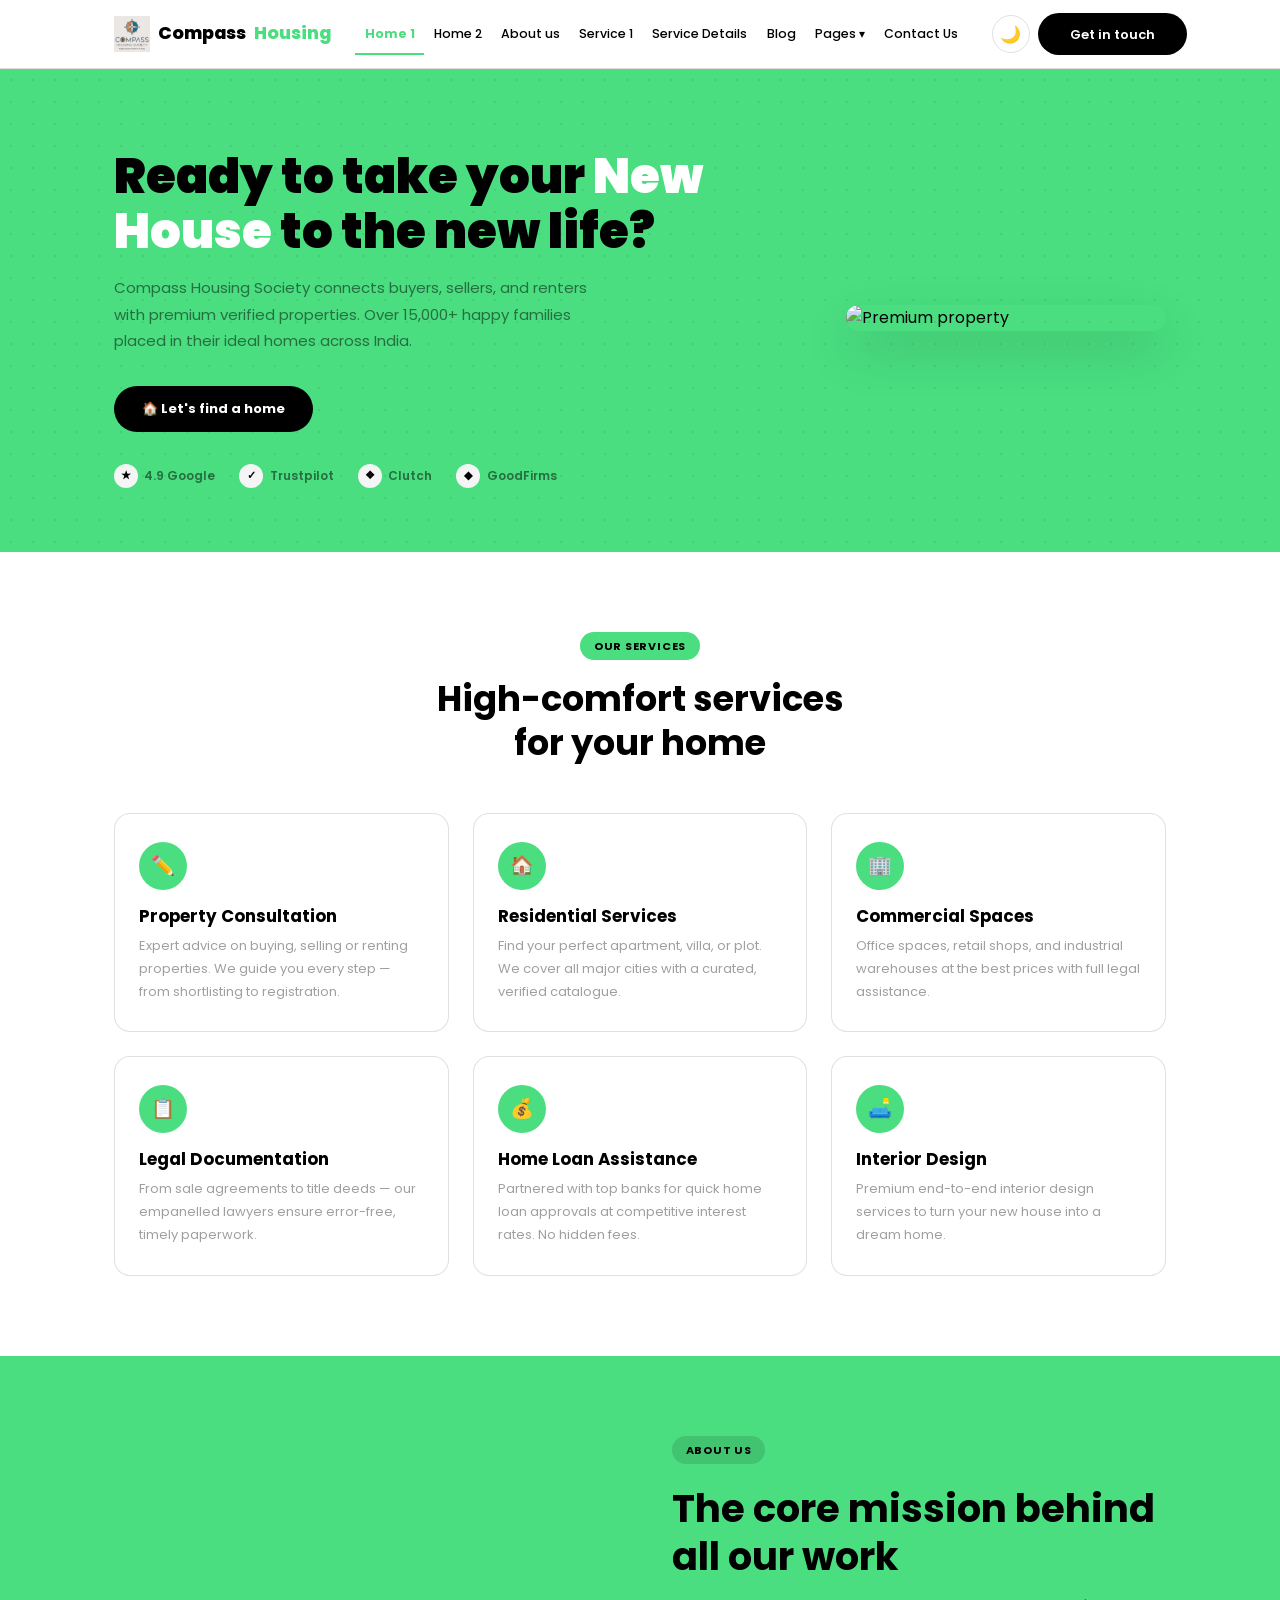
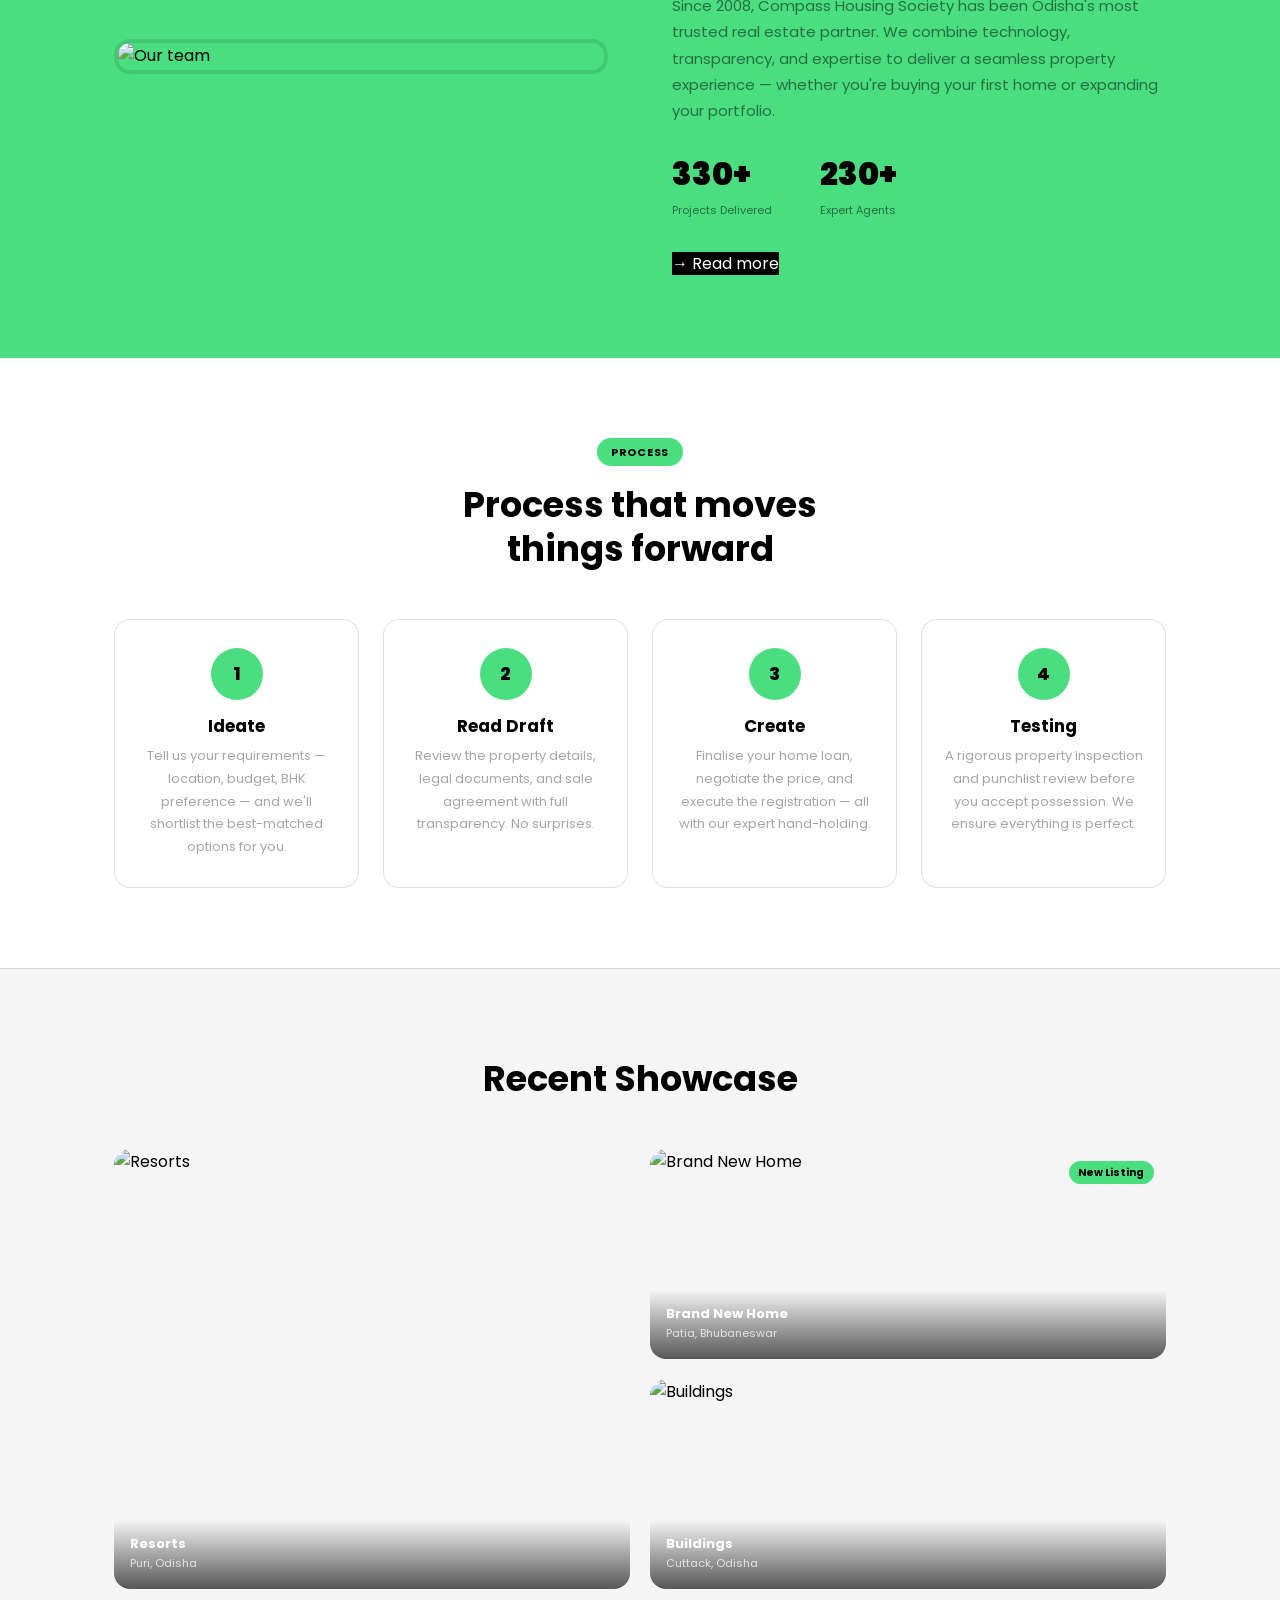
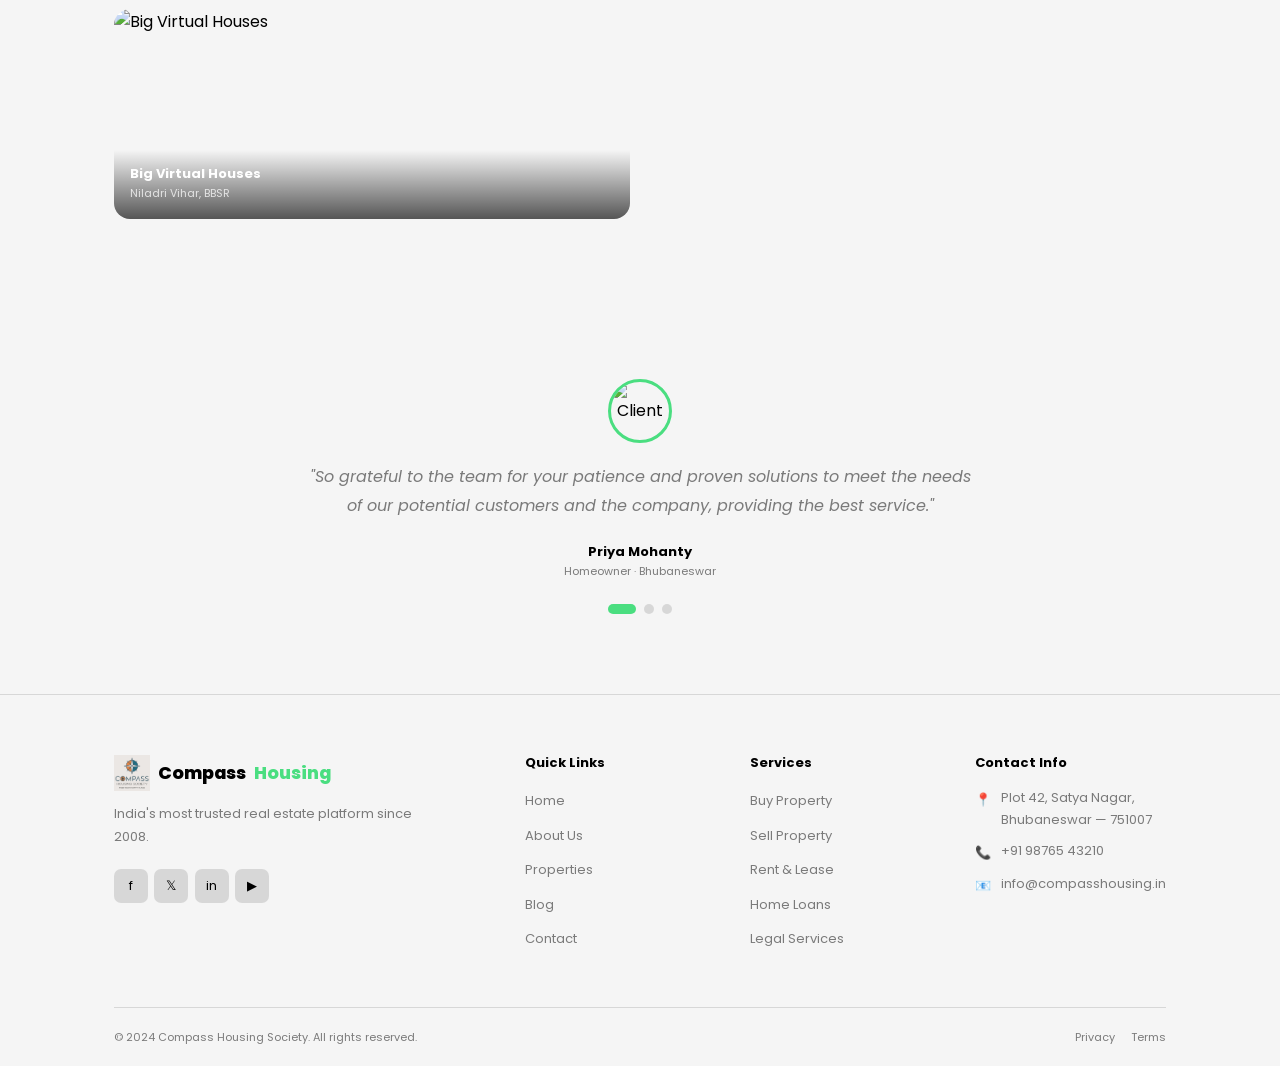
==== index.html @ f4a32f4a "Add files via upload" ====
<!DOCTYPE html>
<html lang="en" dir="ltr">

<head>
  <meta charset="UTF-8" />
  <meta name="viewport" content="width=device-width, initial-scale=1.0" />
  <meta name="description" content="Compass Housing Society — Find your dream home. Browse premium verified properties for sale and rent across India." />
  <meta name="keywords" content="real estate, property, buy home, rent home, India, Compass Housing Society" />
  <title>Home | Compass Housing Society</title>
  <link rel="stylesheet" href="style.css" />
  <style>
    .hero-figma {
      background: var(--primary);
      padding: 5rem 0 4rem;
      position: relative;
      overflow: hidden;
    }

    .hero-figma::before {
      /* subtle dot-grid texture */
      content: '';
      position: absolute;
      inset: 0;
      background-image: radial-gradient(rgba(0,0,0,0.07) 1px, transparent 1px);
      background-size: 22px 22px;
      pointer-events: none;
    }

    .hero-inner {
      display: grid;
      grid-template-columns: 1fr auto;
      gap: 3rem;
      align-items: center;
    }

    .hero-text h1 {
      font-size: clamp(2rem, 4vw, 3rem);
      font-weight: 900;
      color: var(--black);
      line-height: 1.15;
      margin-bottom: 1rem;
    }

    .hero-text h1 em {
      font-style: normal;
      color: var(--white);
    }

    .hero-text p {
      color: var(--muted);
      max-width: 480px;
      margin-bottom: 2rem;
    }

    .hero-cta {
      display: inline-flex;
      align-items: center;
      gap: 0.5rem;
      background: var(--black);
      color: var(--white);
      padding: 0.75rem 1.75rem;
      border-radius: 50px;
      font-weight: 700;
      font-size: var(--small);
      text-decoration: none;
      transition: background 0.2s ease;
    }

    .hero-cta:hover { background: #333; }

    .hero-badges {
      display: flex;
      align-items: center;
      gap: 1.5rem;
      margin-top: 2rem;
      flex-wrap: wrap;
    }

    .hero-badge {
      display: flex;
      align-items: center;
      gap: 0.4rem;
      font-size: 0.75rem;
      font-weight: 600;
      color: var(--muted);
    }

    .hero-badge .badge-icon {
      width: 24px;
      height: 24px;
      background: var(--card-bg);
      color: var(--text);
      border-radius: 50%;
      display: flex;
      align-items: center;
      justify-content: center;
      font-size: 0.7rem;
      flex-shrink: 0;
    }

    /* Circular property image */
    .hero-img-wrap {
      position: relative;
      width: 320px;
      flex-shrink: 0;
    }

    .hero-img-circle {
      width: 300px;
      height: 300px;
      border-radius: 50%;
      object-fit: cover;
      border: 5px solid rgba(0,0,0,0.12);
      display: block;
    }

    /* ── 2. SERVICES  ── */
    .services-grid {
      display: grid;
      grid-template-columns: repeat(3, 1fr);
      gap: 1.5rem;
    }

    .svc-card {
      background: var(--white);
      border: 1px solid var(--border);
      border-radius: var(--radius-lg);
      padding: 1.75rem 1.5rem;
      transition: box-shadow var(--ease), transform var(--ease);
    }

    .svc-card:hover {
      box-shadow: 0 10px 32px var(--shadow);
      transform: translateY(-3px);
    }

    .svc-icon {
      width: 48px;
      height: 48px;
      border-radius: 50%;
      background: var(--primary);
      display: flex;
      align-items: center;
      justify-content: center;
      font-size: 1.2rem;
      margin-bottom: 1rem;
    }

    .svc-card h4 {
      font-size: var(--h4);
      margin-bottom: 0.5rem;
    }

    .svc-card p {
      font-size: var(--small);
      opacity: 0.75;
      margin: 0;
    }

    /* ── 3. ABOUT — green background ── */
    .about-figma {
      background: var(--primary);
      padding: 5rem 0;
    }

    .about-inner {
      display: grid;
      grid-template-columns: 1fr 1fr;
      gap: 4rem;
      align-items: center;
    }

    .about-img-wrap img {
      width: 100%;
      border-radius: var(--radius-lg);
      object-fit: cover;
      max-height: 420px;
      border: 4px solid rgba(0,0,0,0.1);
    }

    .about-content .section-label {
      background: rgba(0,0,0,0.12);
      color: var(--black);
    }

    .about-content h2 {
      color: var(--black);
      font-size: clamp(1.6rem, 3vw, 2.4rem);
      margin: 0.75rem 0;
    }

    .about-content p { color: var(--muted); margin-bottom: 1.5rem; }

    .about-stats {
      display: flex;
      gap: 3rem;
      margin-bottom: 2rem;
    }

    .about-stat .num {
      font-size: 2rem;
      font-weight: 900;
      color: var(--black);
    }

    .about-stat .lbl {
      font-size: var(--xs);
      color: var(--muted);
    }

    

    .btn-dark:hover { background: #2a2a2a; }

    /* ── 4. PROCESS ── */
    .process-grid {
      display: grid;
      grid-template-columns: repeat(4, 1fr);
      gap: 1.5rem;
    }

    .process-card {
      background: var(--white);
      border: 1px solid var(--border);
      border-radius: var(--radius-lg);
      padding: 1.75rem 1.25rem;
      text-align: center;
      transition: box-shadow var(--ease), transform var(--ease);
    }

    .process-card:hover {
      box-shadow: 0 10px 32px var(--shadow);
      transform: translateY(-3px);
    }

    .process-num {
      width: 52px;
      height: 52px;
      border-radius: 50%;
      background: var(--primary);
      color: var(--black);
      font-size: 1.1rem;
      font-weight: 800;
      display: flex;
      align-items: center;
      justify-content: center;
      margin: 0 auto 1rem;
    }

    .process-card h4 { font-size: var(--h4); margin-bottom: 0.5rem; }
    .process-card p { font-size: var(--small); opacity: 0.7; margin: 0; }

    /* ── 5. SHOWCASE ── */
    .showcase-grid {
      display: grid;
      grid-template-columns: 1fr 1fr;
      grid-template-rows: auto auto;
      gap: 1.25rem;
    }

    .showcase-item {
      position: relative;
      border-radius: var(--radius-lg);
      overflow: hidden;
      cursor: pointer;
    }

    .showcase-item img {
      width: 100%;
      height: 100%;
      object-fit: cover;
      display: block;
      transition: transform 0.45s ease;
    }

    .showcase-item:hover img { transform: scale(1.04); }

    .showcase-item-tall { grid-row: span 2; }

    .showcase-label {
      position: absolute;
      bottom: 0;
      left: 0;
      right: 0;
      padding: 1rem;
      background: linear-gradient(transparent, rgba(0,0,0,0.65));
      color: var(--white);
    }

    .showcase-label h4 {
      font-size: var(--small);
      color: var(--white);
      margin: 0 0 0.1rem;
    }

    .showcase-label p {
      font-size: var(--xs);
      color: rgba(255,255,255,0.75);
      margin: 0;
    }

    .showcase-badge {
      position: absolute;
      top: 12px;
      right: 12px;
      background: var(--primary);
      color: var(--black);
      font-size: 0.65rem;
      font-weight: 700;
      padding: 0.2rem 0.6rem;
      border-radius: 50px;
    }

    /* ── 6. TESTIMONIAL ── */
    .testimonial-single {
      max-width: 680px;
      margin: 0 auto;
      text-align: center;
    }

    .testimonial-single .t-avatar {
      width: 64px;
      height: 64px;
      border-radius: 50%;
      object-fit: cover;
      margin: 0 auto 1.25rem;
      border: 3px solid var(--primary);
      display: block;
    }

    .testimonial-single blockquote {
      font-size: 1rem;
      font-style: italic;
      color: var(--muted);
      line-height: 1.8;
      margin: 0 0 1.25rem;
    }

    .testimonial-single .t-name {
      font-weight: 700;
      font-size: var(--small);
    }

    .testimonial-single .t-role {
      font-size: var(--xs);
      color: var(--muted);
    }

    .t-dots {
      display: flex;
      justify-content: center;
      gap: 0.5rem;
      margin-top: 1.5rem;
    }

    .t-dot {
      width: 10px;
      height: 10px;
      border-radius: 50%;
      background: var(--border);
      cursor: pointer;
      border: none;
      padding: 0;
      transition: background 0.2s ease;
    }

    .t-dot.active { background: var(--primary); width: 28px; border-radius: 5px; }

    /* Footer styles removed — using site-footer from style.css */

    /* ── Responsive ── */
    @media (max-width: 1024px) {
      .services-grid { grid-template-columns: repeat(2, 1fr); }
      .process-grid { grid-template-columns: repeat(2, 1fr); }
    }

    @media (max-width: 768px) {
      .hero-inner { grid-template-columns: 1fr; }
      .hero-img-wrap { display: none; }
      .about-inner { grid-template-columns: 1fr; }
      .showcase-grid { grid-template-columns: 1fr; }
      .showcase-item-tall { grid-row: span 1; }
      .services-grid { grid-template-columns: 1fr; }
      .process-grid { grid-template-columns: 1fr 1fr; }
      .about-stats { gap: 2rem; }
    }

    @media (max-width: 480px) {
      .process-grid { grid-template-columns: 1fr; }
    }
  </style>
</head>

<body>

  <!-- ══════════ HEADER ══════════ -->
  <header class="site-header">
    <nav class="navbar">
      <a href="index.html" class="nav-logo">
  <div class="logo-icon">
    <img src="colored-logo.png" alt="Compass Logo">
  </div>
  Compass <span>Housing</span>
</a>
      <ul class="nav-links">
        <li><a href="index.html">Home 1</a></li>
        <li><a href="home2.html">Home 2</a></li>
        <li><a href="about.html">About us</a></li>
        <li><a href="service.html">Service 1</a></li>
        <li><a href="service_details.html">Service Details</a></li>
        <li><a href="blog.html">Blog</a></li>
        <li class="dropdown">
  <a href="#" class="dropdown-toggle">Pages ▾</a>
  <div class="dropdown-menu">
    <a href="404.html">404 Error</a>
    <a href="maintenance.html">Maintenance</a>
    <a href="coming_soon.html">Coming Soon</a>
  </div>
</li>
        <li><a href="contact.html">Contact Us</a></li>
      </ul>
      <div class="nav-actions">
        <button class="theme-toggle-btn" data-theme-toggle title="Toggle dark mode"><span data-theme-icon>🌙</span></button>
        <a href="Register.html" class="btn btn-dark btn-sm">Get in touch</a>
        <button class="hamburger">☰</button>
      </div>
    </nav>
    <nav class="mobile-nav">
      <a href="index.html">🏠 Home 1</a>
      <a href="home2.html">🏡 Home 2</a>
      <a href="about.html">📖 About us</a>
      <a href="service.html">⚙️ Service 1</a>
      <a href="service_details.html">🔧 Service 2</a>
      <a href="blog.html">📰 Blog</a>
      <a href="contact.html">📞 Contact Us</a>
    </nav>
  </header>

  <!-- ══════════ HERO ══════════ -->
  <section class="hero-figma">
    <div class="container">
      <div class="hero-inner">
        <!-- Left: text -->
        <div class="hero-text animate-fade-up">
          <h1>Ready to take your <em>New House</em> to the new life?</h1>
          <p>Compass Housing Society connects buyers, sellers, and renters with premium verified properties. Over 15,000+ happy families placed in their ideal homes across India.</p>
          <a href="service.html" class="hero-cta">🏠 Let's find a home</a>
          <div class="hero-badges">
            <div class="hero-badge"><div class="badge-icon">★</div> 4.9 Google</div>
            <div class="hero-badge"><div class="badge-icon">✓</div> Trustpilot</div>
            <div class="hero-badge"><div class="badge-icon">❖</div> Clutch</div>
            <div class="hero-badge"><div class="badge-icon">◆</div> GoodFirms</div>
          </div>
        </div>
        <!-- Right: circular image -->
        <div class="hero-img-wrap animate-fade-in">
          <img
            class="hero-img"
            src="https://images.unsplash.com/photo-1564013799919-ab600027ffc6?w=600&q=85"
            alt="Premium property"
            loading="eager"
          />
        </div>
      </div>
    </div>
  </section>

  <!-- ══════════ OUR SERVICES ══════════ -->
  <section class="section">
    <div class="container">
      <div class="section-header center reveal">
        <div class="section-label">Our Services</div>
        <h2>High-comfort services<br>for your home</h2>
      </div>
      <div class="services-grid reveal">
        <div class="svc-card">
          <div class="svc-icon">✏️</div>
          <h4>Property Consultation</h4>
          <p>Expert advice on buying, selling or renting properties. We guide you every step — from shortlisting to registration.</p>
        </div>
        <div class="svc-card">
          <div class="svc-icon">🏠</div>
          <h4>Residential Services</h4>
          <p>Find your perfect apartment, villa, or plot. We cover all major cities with a curated, verified catalogue.</p>
        </div>
        <div class="svc-card">
          <div class="svc-icon">🏢</div>
          <h4>Commercial Spaces</h4>
          <p>Office spaces, retail shops, and industrial warehouses at the best prices with full legal assistance.</p>
        </div>
        <div class="svc-card">
          <div class="svc-icon">📋</div>
          <h4>Legal Documentation</h4>
          <p>From sale agreements to title deeds — our empanelled lawyers ensure error-free, timely paperwork.</p>
        </div>
        <div class="svc-card">
          <div class="svc-icon">💰</div>
          <h4>Home Loan Assistance</h4>
          <p>Partnered with top banks for quick home loan approvals at competitive interest rates. No hidden fees.</p>
        </div>
        <div class="svc-card">
          <div class="svc-icon">🛋️</div>
          <h4>Interior Design</h4>
          <p>Premium end-to-end interior design services to turn your new house into a dream home.</p>
        </div>
      </div>
    </div>
  </section>

  <!-- ══════════ ABOUT ══════════ -->
  <section class="about-figma">
    <div class="container">
      <div class="about-inner">
        <!-- Team image -->
        <div class="about-img-wrap reveal">
          <img
            src="https://images.unsplash.com/photo-1522071820081-009f0129c71c?w=700&q=80"
            alt="Our team"
            loading="lazy"
          />
        </div>
        <!-- Content -->
        <div class="about-content reveal">
          <div class="section-label">About us</div>
          <h2>The core mission behind all our work</h2>
          <p>Since 2008, Compass Housing Society has been Odisha's most trusted real estate partner. We combine technology, transparency, and expertise to deliver a seamless property experience — whether you're buying your first home or expanding your portfolio.</p>
          <div class="about-stats">
            <div class="about-stat">
              <div class="num">330+</div>
              <div class="lbl">Projects Delivered</div>
            </div>
            <div class="about-stat">
              <div class="num">230+</div>
              <div class="lbl">Expert Agents</div>
            </div>
          </div>
          <a href="about.html" class="btn-dark">→ Read more</a>
        </div>
      </div>
    </div>
  </section>

  <!-- ══════════ PROCESS ══════════ -->
  <section class="section">
    <div class="container">
      <div class="section-header center reveal">
        <div class="section-label">Process</div>
        <h2>Process that moves<br>things forward</h2>
      </div>
      <div class="process-grid reveal">
        <div class="process-card">
          <div class="process-num">1</div>
          <h4>Ideate</h4>
          <p>Tell us your requirements — location, budget, BHK preference — and we'll shortlist the best-matched options for you.</p>
        </div>
        <div class="process-card">
          <div class="process-num">2</div>
          <h4>Read Draft</h4>
          <p>Review the property details, legal documents, and sale agreement with full transparency. No surprises.</p>
        </div>
        <div class="process-card">
          <div class="process-num">3</div>
          <h4>Create</h4>
          <p>Finalise your home loan, negotiate the price, and execute the registration — all with our expert hand-holding.</p>
        </div>
        <div class="process-card">
          <div class="process-num">4</div>
          <h4>Testing</h4>
          <p>A rigorous property inspection and punchlist review before you accept possession. We ensure everything is perfect.</p>
        </div>
      </div>
    </div>
  </section>

  <!-- ══════════ RECENT SHOWCASE ══════════ -->
  <section class="section section-alt" style="border-top:1px solid var(--border);">
    <div class="container">
      <div class="section-header center reveal">
        <h2>Recent Showcase</h2>
      </div>
      <div class="showcase-grid reveal">
        <!-- Top-left: tall spanning both rows -->
        <div class="showcase-item showcase-item-tall" style="min-height:440px;">
          <img
            src="https://images.unsplash.com/photo-1613977257363-707ba9348227?w=600&q=80"
            alt="Resorts"
            loading="lazy"
          />
          <div class="showcase-label">
            <h4>Resorts</h4>
            <p>Puri, Odisha</p>
          </div>
        </div>
        <!-- Top-right -->
        <div class="showcase-item" style="min-height:210px;">
          <img
            src="https://images.unsplash.com/photo-1567767292278-a4f21aa2d36e?w=600&q=80"
            alt="Brand New Home"
            loading="lazy"
          />
          <div class="showcase-badge">New Listing</div>
          <div class="showcase-label">
            <h4>Brand New Home</h4>
            <p>Patia, Bhubaneswar</p>
          </div>
        </div>
        <!-- Bottom-left -->
        <div class="showcase-item" style="min-height:210px;">
          <img
            src="https://images.unsplash.com/photo-1486406146926-c627a92ad1ab?w=600&q=80"
            alt="Buildings"
            loading="lazy"
          />
          <div class="showcase-label">
            <h4>Buildings</h4>
            <p>Cuttack, Odisha</p>
          </div>
        </div>
        <!-- Bottom-right: span 1 row -->
        <div class="showcase-item" style="min-height:210px;">
          <img
            src="https://images.unsplash.com/photo-1600585154340-be6161a56a0c?w=600&q=80"
            alt="Big Virtual Houses"
            loading="lazy"
          />
          <div class="showcase-label">
            <h4>Big Virtual Houses</h4>
            <p>Niladri Vihar, BBSR</p>
          </div>
        </div>
      </div>
    </div>
  </section>

  <!-- ══════════ TESTIMONIAL ══════════ -->
  <section class="section" style="background:var(--card-bg);">
    <div class="container">
      <div class="testimonial-single reveal" id="testimonialBlock">
        <img
          src="https://images.unsplash.com/photo-1607746882042-944635dfe10e?w=200&q=80"
          alt="Client"
          class="t-avatar"
          loading="lazy"
        />
        <blockquote id="tQuote">
          "So grateful to the team for your patience and proven solutions to meet the needs of our potential customers and the company, providing the best service."
        </blockquote>
        <div class="t-name" id="tName">Priya Mohanty</div>
        <div class="t-role" id="tRole">Homeowner · Bhubaneswar</div>
        <div class="t-dots">
          <button class="t-dot active" onclick="setTestimonial(0,this)"></button>
          <button class="t-dot" onclick="setTestimonial(1,this)"></button>
          <button class="t-dot" onclick="setTestimonial(2,this)"></button>
        </div>
      </div>
    </div>
  </section>

  <footer class="site-footer">
    <div class="container">
      <div class="footer-grid">
        <div class="footer-brand">
          <div class="nav-logo" style="margin-bottom:0.5rem;"><div class="logo-icon">
  <img src="colored-logo.png" alt="Compass Logo">
</div>Compass <span>Housing</span></div>
          <p>India's most trusted real estate platform since 2008.</p>
          <div class="social-links"><a href="#" class="social-btn">f</a><a href="https://www.x.com" class="social-btn">𝕏</a><a href="#" class="social-btn">in</a><a href="#" class="social-btn">▶</a></div>
        </div>
        <div class="footer-col">
          <h4>Quick Links</h4>
          <ul>
            <li><a href="index.html">Home</a></li>
            <li><a href="about.html">About Us</a></li>
            <li><a href="service.html">Properties</a></li>
            <li><a href="blog.html">Blog</a></li>
            <li><a href="contact.html">Contact</a></li>
          </ul>
        </div>
        <div class="footer-col">
          <h4>Services</h4>
          <ul>
            <li><a href="service.html">Buy Property</a></li>
            <li><a href="service.html">Sell Property</a></li>
            <li><a href="service.html">Rent &amp; Lease</a></li>
            <li><a href="service.html">Home Loans</a></li>
            <li><a href="service.html">Legal Services</a></li>
          </ul>
        </div>
        <div class="footer-col">
          <h4>Contact Info</h4>
          <div class="footer-contact-item"><span class="icon">📍</span><span>Plot 42, Satya Nagar, Bhubaneswar — 751007</span></div>
          <div class="footer-contact-item"><span class="icon">📞</span><span>+91 98765 43210</span></div>
          <div class="footer-contact-item"><span class="icon">📧</span><span>info@compasshousing.in</span></div>
        </div>
      </div>
      <div class="footer-bottom">
        <span>© 2024 Compass Housing Society. All rights reserved.</span>
        <span style="display:flex;gap:1rem;"><a href="#">Privacy</a><a href="#">Terms</a></span>
      </div>
    </div>
  </footer>

  <script src="main.js"></script>
  <script>
    /* ── Testimonial slider ── */
    const testimonials = [
      {
        img: 'https://images.unsplash.com/photo-1607746882042-944635dfe10e?w=200&q=80',
        quote: '"So grateful to the team for your patience and proven solutions to meet the needs of our potential customers and the company, providing the best service."',
        name: 'Priya Mohanty',
        role: 'Homeowner · Bhubaneswar'
      },
      {
        img: 'https://images.unsplash.com/photo-1507003211169-0a1dd7228f2d?w=200&q=80',
        quote: '"Compass Housing helped us find a tenant for our commercial property in just 10 days. The process was smooth, transparent, and completely hassle-free."',
        name: 'Rajesh Kumar',
        role: 'Business Owner · Cuttack'
      },
      {
        img: 'https://images.unsplash.com/photo-1438761681033-6461ffad8d80?w=200&q=80',
        quote: '"We found our perfect 3 BHK within 2 weeks! The verified listings and transparent pricing gave us complete confidence. Highly recommended!"',
        name: 'Sunita Das',
        role: 'IT Professional · Puri'
      }
    ];

    function setTestimonial(idx, btn) {
      const t = testimonials[idx];
      document.querySelector('.t-avatar').src = t.img;
      document.getElementById('tQuote').textContent = t.quote;
      document.getElementById('tName').textContent = t.name;
      document.getElementById('tRole').textContent = t.role;
      document.querySelectorAll('.t-dot').forEach(d => d.classList.remove('active'));
      btn.classList.add('active');
    }

    /* ── Newsletter ── */
    function subscribeNewsletter() {
      const email = document.getElementById('newsletterEmail');
      const val = email.value.trim();
      if (!val || !/^[^@]+@[^@]+\.[^@]+$/.test(val)) {
        email.style.borderColor = '#ff6b6b';
        setTimeout(() => email.style.borderColor = '', 2000);
        return;
      }
      email.value = '';
      email.placeholder = '✅ Subscribed! Thank you.';
      setTimeout(() => { email.placeholder = 'Your email address'; }, 3000);
    }
  </script>
</body>

</html>
---- style.css ----
/* =============================================
   COMPASS HOUSING SOCIETY — CORE DESIGN SYSTEM
   Palette: #4ade80 (Primary Green) | #ffffff (White) | #000000 (Black)
   Font: Poppins
   ============================================= */

@import url('https://fonts.googleapis.com/css2?family=Poppins:wght@300;400;500;600;700;800;900&display=swap');

/* ── CSS Custom Properties ── */
:root {
  --primary:   #4ade80;
  --white:     #ffffff;
  --black:     #000000;

  /* Semantic aliases — only 3 source colors used */
  --bg:        var(--white);
  --text:      var(--black);
  --border:    rgba(0, 0, 0, 0.12);
  --card-bg:   #f5f5f5;       /* near-white tint — still in white family */
  --muted:     rgba(0, 0, 0, 0.50);
  --shadow:    rgba(0, 0, 0, 0.08);

  /* Typography scale — single source of truth */
  --font:      'Poppins', sans-serif;
  --h1:        clamp(2rem, 4.5vw, 3.2rem);
  --h2:        clamp(1.55rem, 3vw, 2.2rem);
  --h3:        clamp(1.15rem, 2vw, 1.45rem);
  --h4:        1.05rem;
  --body:      0.9375rem;       /* 15px */
  --small:     0.8125rem;       /* 13px */
  --xs:        0.6875rem;       /* 11px */

  /* Spacing scale */
  --section-gap:  80px;
  --section-sm:   48px;
  --container:    1280px;
  --radius:       8px;
  --radius-md:    12px;
  --radius-lg:    16px;

  /* Transitions */
  --ease: 0.22s ease;
}

/* ── Base Reset ── */
*, *::before, *::after { box-sizing: border-box; margin: 0; padding: 0; }

html { scroll-behavior: smooth; font-size: 16px; }

body {
  font-family: var(--font);
  background: var(--bg);
  color: var(--text);
  line-height: 1.65;
  -webkit-font-smoothing: antialiased;
  transition: background 0.35s ease, color 0.35s ease;
  position: relative; /* For the background watermark */
}

/* ── Global Logo Watermark ── */
body::before {
  content: '';
  position: fixed;
  top: 50%;
  left: 50%;
  transform: translate(-50%, -50%);
  width: 100vw;
  height: 100vh;
  background-image: url('transparent-logo_page-0001.png');
  background-repeat: no-repeat;
  background-position: center;
  background-size: 50%; /* Adjust size to taste */
  opacity: 0.07; /* This makes it fully transparent */
  pointer-events: none; /* So it doesn't block clicks on links/buttons */
  z-index: -1; /* Ensures it stays behind all content */
}

/* ── Dark Mode ── */
[data-theme="dark"] {
  --bg:        #111111;
  --text:      #e8e8e8;
  --white:     #1a1a1a;
  --black:     #f0f0f0;
  --border:    rgba(255, 255, 255, 0.12);
  --card-bg:   #1e1e1e;
  --muted:     rgba(255, 255, 255, 0.50);
  --shadow:    rgba(0, 0, 0, 0.35);
}

/* Dark mode logo watermark override */
[data-theme="dark"] body::before {
  filter: invert(1) brightness(2);
  opacity: 0.08;
}


/* Dark mode: keep primary green unchanged */
[data-theme="dark"] .site-header {
  background: rgba(17, 17, 17, 0.92);
  border-color: rgba(255,255,255,0.08);
}

[data-theme="dark"] .nav-links a { color: rgba(255,255,255,0.8); }
[data-theme="dark"] .nav-links a:hover { color: #111; }

/* Dark mode: logo icon blends with dark background */
[data-theme="dark"] .logo-icon {
  background: var(--primary);
  color: #111;
}
[data-theme="dark"] .nav-logo .logo-icon,
[data-theme="dark"] .register-logo .logo-icon,
[data-theme="dark"] .footer-figma .logo-icon,
[data-theme="dark"] .site-footer .logo-icon {
  background: var(--primary);
  color: #111;
  box-shadow: 0 0 0 2px rgba(74, 222, 128, 0.2);
}

/* Dark mode toggle button styling */
.theme-toggle-btn {
  width: 38px;
  height: 38px;
  border-radius: 50%;
  border: 1.5px solid var(--border);
  background: transparent;
  display: flex;
  align-items: center;
  justify-content: center;
  font-size: 1.05rem;
  cursor: pointer;
  transition: background 0.2s ease, border-color 0.2s ease, transform 0.2s ease;
  flex-shrink: 0;
}

.theme-toggle-btn:hover {
  background: var(--primary);
  border-color: var(--primary);
  transform: scale(1.1);
}

[data-theme="dark"] .theme-toggle-btn {
  border-color: rgba(255,255,255,0.2);
}

/* Dark mode specific overrides for common elements */
[data-theme="dark"] img { opacity: 0.92; }
[data-theme="dark"] .page-banner { background: var(--card-bg); }
[data-theme="dark"] .card { background: var(--card-bg); border-color: rgba(255,255,255,0.08); }
[data-theme="dark"] .form-control { background: var(--card-bg); border-color: rgba(255,255,255,0.15); color: var(--text); }
[data-theme="dark"] .btn-primary { background: var(--primary); color: #111; }
[data-theme="dark"] .section-alt { background: var(--card-bg); }
[data-theme="dark"] input, [data-theme="dark"] textarea, [data-theme="dark"] select { color: var(--text); }

/* ── Dark mode: Footer overrides ── */
/* .footer-figma (index, service, service_details, blog) */
[data-theme="dark"] .footer-figma {
  background: #0a0a0a;
  color: rgba(255,255,255,0.75);
}
[data-theme="dark"] .footer-figma h5 { color: #ffffff; }
[data-theme="dark"] .footer-figma-logo { color: #ffffff; }
[data-theme="dark"] .footer-figma ul a { color: rgba(255,255,255,0.6); }
[data-theme="dark"] .footer-figma ul a:hover { color: var(--primary); }
[data-theme="dark"] .footer-figma-bottom { color: rgba(255,255,255,0.4); border-color: rgba(255,255,255,0.1); }
[data-theme="dark"] .footer-figma-bottom a { color: rgba(255,255,255,0.55); }
[data-theme="dark"] .newsletter-input-row { border-color: rgba(255,255,255,0.15); }
[data-theme="dark"] .newsletter-input-row input { background: rgba(255,255,255,0.07); color: #ffffff; }
[data-theme="dark"] .newsletter-input-row button { background: var(--primary); color: #111; }

/* .h2-footer (home2) */
[data-theme="dark"] .h2-footer {
  background: #0a0a0a;
  color: rgba(255,255,255,0.7);
}
[data-theme="dark"] .h2-footer h5 { color: #ffffff; }
[data-theme="dark"] .h2-footer-logo { color: #ffffff; }
[data-theme="dark"] .h2-footer ul a { color: rgba(255,255,255,0.55); }
[data-theme="dark"] .h2-footer ul a:hover { color: var(--primary); }
[data-theme="dark"] .h2-footer p { color: rgba(255,255,255,0.55); }
[data-theme="dark"] .h2-footer-bottom { color: rgba(255,255,255,0.35); border-color: rgba(255,255,255,0.1); }
[data-theme="dark"] .h2-footer-bottom a { color: rgba(255,255,255,0.45); }
[data-theme="dark"] .h2-nl-footer { border-color: rgba(255,255,255,0.15); }
[data-theme="dark"] .h2-nl-footer input { background: rgba(255,255,255,0.07); color: #ffffff; }
[data-theme="dark"] .h2-nl-footer button { background: var(--primary); color: #111; }
[data-theme="dark"] .h2-social-row a { border-color: rgba(255,255,255,0.2); color: rgba(255,255,255,0.5); }
[data-theme="dark"] .h2-social-row a:hover { background: var(--primary); color: #111; border-color: var(--primary); }

/* .footer-green (contact) */
[data-theme="dark"] .footer-green {
  background: #0d2918;
  color: rgba(255,255,255,0.85);
}
[data-theme="dark"] .footer-green h5 { color: var(--primary); }
[data-theme="dark"] .footer-green p { color: rgba(255,255,255,0.55); }
[data-theme="dark"] .footer-green ul a { color: rgba(255,255,255,0.55); }
[data-theme="dark"] .footer-green ul a:hover { color: var(--primary); }
[data-theme="dark"] .footer-green-bottom { color: rgba(255,255,255,0.4); border-color: rgba(255,255,255,0.1); }
[data-theme="dark"] .footer-green-bottom a { color: rgba(255,255,255,0.5); }
[data-theme="dark"] .newsletter-row-green { border-color: rgba(255,255,255,0.15); background: rgba(255,255,255,0.07); }
[data-theme="dark"] .newsletter-row-green input { color: #ffffff; }
[data-theme="dark"] .newsletter-row-green input::placeholder { color: rgba(255,255,255,0.35); }
[data-theme="dark"] .newsletter-row-green button { background: var(--primary); color: #111; }

/* .site-footer (about) */
[data-theme="dark"] .site-footer {
  background: #0a0a0a;
  border-color: rgba(255,255,255,0.08);
}
[data-theme="dark"] .site-footer .nav-logo { color: #ffffff; }
[data-theme="dark"] .site-footer .footer-brand p { color: rgba(255,255,255,0.55); }
[data-theme="dark"] .site-footer .footer-col h4 { color: #ffffff; }
[data-theme="dark"] .site-footer .footer-col ul li a { color: rgba(255,255,255,0.55); }
[data-theme="dark"] .site-footer .footer-col ul li a:hover { color: var(--primary); }
[data-theme="dark"] .site-footer .footer-contact-item { color: rgba(255,255,255,0.55); }
[data-theme="dark"] .site-footer .footer-bottom { color: rgba(255,255,255,0.35); border-color: rgba(255,255,255,0.1); }
[data-theme="dark"] .site-footer .footer-bottom a { color: rgba(255,255,255,0.45); }
[data-theme="dark"] .site-footer .social-links .social-btn { border-color: rgba(255,255,255,0.2); color: rgba(255,255,255,0.6); }
[data-theme="dark"] .site-footer .social-links .social-btn:hover { background: var(--primary); color: #111; border-color: var(--primary); }

/* CTA section dark mode */
[data-theme="dark"] .cta-section { background: var(--primary); color: #111; }

/* ── Typography — Uniform Scale ────────────────── */
h1, h2, h3, h4, h5, h6 {
  font-family: var(--font);
  font-weight: 700;
  color: var(--black);
  line-height: 1.25;
}
h1 { font-size: var(--h1); }
h2 { font-size: var(--h2); }
h3 { font-size: var(--h3); }
h4 { font-size: var(--h4); }
h5 { font-size: var(--body); font-weight: 600; }
h6 { font-size: var(--small); font-weight: 600; }

p {
  font-size: var(--body);
  color: var(--muted);
  line-height: 1.75;
}

a {
  color: var(--black);
  text-decoration: none;
  transition: color var(--ease);
}

ul, ol { list-style: none; }

img { max-width: 100%; display: block; }

/* ── Container ── */
.container {
  max-width: var(--container);
  margin: 0 auto;
  padding: 0 1.5rem;
}

/* ── Section Spacing ── */
.section     { padding: var(--section-gap) 0; }
.section-sm  { padding: var(--section-sm) 0; }
.section-alt { background: var(--card-bg); }

/* ── Section Header ── */
.section-header        { margin-bottom: 3rem; }
.section-header.center { text-align: center; }
.section-header h2     { margin-top: 0.5rem; }

/* ── Section Label ── */
.section-label {
  display: inline-block;
  background: var(--primary);
  color: var(--black);
  font-size: var(--xs);
  font-weight: 700;
  padding: 0.3rem 0.85rem;
  border-radius: 50px;
  text-transform: uppercase;
  letter-spacing: 0.07em;
  margin-bottom: 0.6rem;
}

/* ── Sticky Header ── */
.site-header {
  position: sticky;
  top: 0;
  z-index: 1000;
  background: var(--white);
  border-bottom: 1px solid var(--border);
}

/* ── Navbar ── */
.navbar {
  display: flex;
  align-items: center;
  justify-content: space-between;
  max-width: var(--container);
  margin: 0 auto;
  padding: 0 1.5rem;
  height: 68px;
  gap: 1.5rem;
}

/* Logo */
.nav-logo {
  display: flex;
  align-items: center;
  gap: 0.5rem;
  font-size: 1.1rem;
  font-weight: 800;
  color: var(--black);
  white-space: nowrap;
  flex-shrink: 0;
  text-decoration: none;
}
.nav-logo span   { color: var(--primary); }
.nav-logo .logo-icon {
  width: 36px; height: 36px;
  background: var(--primary);
  border-radius: var(--radius);
  display: flex;
  align-items: center;
  justify-content: center;
  font-size: 1rem;
  flex-shrink: 0;
}

/* Nav Links */
.nav-links {
  display: flex;
  align-items: center;
  gap: 0;
  list-style: none;
  flex: 1;
  justify-content: center;
}
.nav-links > li { position: relative; }
.nav-links > li > a {
  font-size: var(--small);
  font-weight: 500;
  color: var(--black);
  padding: 0.45rem 0.8rem;
  border-radius: var(--radius);
  display: flex;
  align-items: center;
  gap: 0.2rem;
  white-space: nowrap;
  transition: background var(--ease), color var(--ease);
}
.nav-links > li > a:hover {
  background: var(--primary);
  color: var(--black);
}

/* ACTIVE NAV LINK */
.nav-links a.active {
  color: var(--primary);
  font-weight: 700;
  position: relative;
}

.nav-links a.active::after {
  content: '';
  position: absolute;
  bottom: -4px;
  left: 0;
  width: 100%;
  height: 2px;
  background: var(--primary);
}


/* Dropdown */
.dropdown { position: relative; }
.dropdown-menu {
  display: none;
  position: absolute;
  background: var(--white);
  border: 1px solid var(--border);
  border-radius: var(--radius);
  padding: 0.5rem 0;
}
.error-text {
  color: #dc3545;
  font-size: 0.75rem;
  margin-top: 0.4rem;
  display: none;
}

.error-text.active {
  display: block;
}

/* SHOW WHEN ACTIVE */
.dropdown.active .dropdown-menu {
  display: block;
}
.dropdown-menu a {
  display: block;
  padding: 0.55rem 1rem;
  font-size: var(--small);
  font-weight: 500;
  color: var(--black);
  border-bottom: 1px solid var(--border);
  transition: background var(--ease);
}
.dropdown-menu a:last-child { border-bottom: none; }
.dropdown-menu a:hover { background: var(--primary); color: var(--black); }

/* Nav Actions */
.nav-actions {
  display: flex;
  align-items: center;
  gap: 0.5rem;
  flex-shrink: 0;
}

/* Icon Buttons (theme + rtl) */
.icon-btn {
  background: none;
  border: 1.5px solid var(--border);
  color: var(--black);
  width: 38px; height: 38px;
  border-radius: var(--radius);
  cursor: pointer;
  display: flex;
  align-items: center;
  justify-content: center;
  font-size: 1rem;
  transition: background var(--ease), border-color var(--ease), transform 0.15s ease;
  flex-shrink: 0;
}
.icon-btn:hover {
  background: var(--primary);
  border-color: var(--primary);
  color: var(--black);
  transform: scale(1.07);
}

/* Hamburger */
.hamburger {
  display: none;
  background: none;
  border: 1.5px solid var(--border);
  color: var(--black);
  width: 38px; height: 38px;
  border-radius: var(--radius);
  cursor: pointer;
  align-items: center;
  justify-content: center;
  font-size: 1.1rem;
  flex-shrink: 0;
  transition: background var(--ease), border-color var(--ease);
}
.hamburger:hover { background: var(--primary); border-color: var(--primary); }

/* Mobile Nav */
.mobile-nav {
  display: none;
  flex-direction: column;
  background: var(--white);
  border-top: 1px solid var(--border);
  padding: 0.75rem 1.5rem;
  gap: 0.2rem;
}
.mobile-nav.open { display: flex; }
.mobile-nav a {
  display: block;
  padding: 0.5rem 0.75rem;
  font-size: var(--small);
  font-weight: 500;
  border-radius: var(--radius);
  color: var(--black);
  transition: background var(--ease);
}
.mobile-nav a:hover { background: var(--primary); }

/* ── Buttons ─────────────────────────────────── */
.btn {
  display: inline-flex;
  align-items: center;
  justify-content: center;
  gap: 0.4rem;
  padding: 0.65rem 1.5rem;
  font-family: var(--font);
  font-size: var(--small);
  font-weight: 600;
  border-radius: var(--radius);
  cursor: pointer;
  border: 2px solid transparent;
  transition: all var(--ease);
  white-space: nowrap;
  text-decoration: none;
  line-height: 1;
}

/* Primary — green fill */
.btn-primary {
  background: var(--primary);
  color: var(--black);
  border-color: var(--primary);
}
.btn-primary:hover {
  background: var(--black);
  color: var(--primary);
  border-color: var(--black);
}

/* Outline — black border */
.btn-outline {
  background: transparent;
  color: var(--black);
  border-color: var(--black);
}
.btn-outline:hover {
  background: var(--black);
  color: var(--white);
  border-color: var(--black);
}

/* Dark — black fill */
.btn-dark {
  background: var(--black);
  color: var(--bg);
  border-color: var(--black);
}
.btn-dark:hover {
  background: var(--primary);
  color: var(--black);
  border-color: var(--primary);
}

/* White — used inside green CTA sections */
.btn-white {
  background: var(--white);
  color: var(--black);
  border-color: var(--white);
}
.btn-white:hover {
  background: var(--black);
  color: var(--white);
  border-color: var(--black);
}

/* Ghost — transparent, white border (on dark backgrounds) */
.btn-ghost {
  background: transparent;
  color: var(--black);
  border-color: var(--black);
}
.btn-ghost:hover {
  background: var(--black);
  color: var(--white);
}

.btn-lg { padding: 0.85rem 2rem; font-size: var(--body); }

/* ── Cards ─────────────────────────────────────── */
.card {
  background: var(--card-bg);
  border: 1px solid var(--border);
  border-radius: var(--radius-lg);
  overflow: hidden;
  transition: transform var(--ease), box-shadow var(--ease);
}
.card:hover {
  transform: translateY(-4px);
  box-shadow: 0 12px 36px var(--shadow);
}
.card-body { padding: 1.25rem; }

/* Property card elements */
.property-tag {
  display: inline-block;
  background: var(--primary);
  color: var(--black);
  font-size: var(--xs);
  font-weight: 700;
  padding: 0.2rem 0.6rem;
  border-radius: 4px;
  text-transform: uppercase;
  margin-bottom: 0.4rem;
}
.property-price {
  font-size: 1.25rem;
  font-weight: 800;
  color: var(--black);
}
.property-meta {
  display: flex;
  flex-wrap: wrap;
  gap: 0.75rem;
  margin-top: 0.75rem;
  padding-top: 0.75rem;
  border-top: 1px solid var(--border);
  font-size: var(--xs);
  color: var(--muted);
}
.property-meta span { display: flex; align-items: center; gap: 0.25rem; }

/* ── Grid Utilities ─────────────────────────────── */
.grid { display: grid; gap: 1.5rem; }
.grid-2 { grid-template-columns: repeat(2, 1fr); }
.grid-3 { grid-template-columns: repeat(3, 1fr); }
.grid-4 { grid-template-columns: repeat(4, 1fr); }
.grid-auto { grid-template-columns: repeat(auto-fill, minmax(280px, 1fr)); }

/* ── Hero (index.html) ─────────────────────────── */
.hero-img-wrap {
  flex: 1;
  display: flex;
  justify-content: flex-end;
  align-items: center;
}

.hero-img {
  width: 100%;
  max-width: 660px;   /* increase size */
  height: auto;
  border-radius: var(--radius-lg);
  object-fit: cover;
  box-shadow: 0 20px 50px rgba(0,0,0,0.15);
}
.hero {
  min-height: 88vh;
  display: flex;
  align-items: center;
  position: relative;
  overflow: hidden;
  padding: 80px 0;
   justify-content: space-between;
  gap: 3rem;
}
.hero-bg {
  position: absolute;
  inset: 0;
  background: var(--primary);
  opacity: 0.07;
  pointer-events: none;
}
@media (max-width: 992px) {
  .hero {
    flex-direction: column;
    text-align: center;
  }

  .hero-img-wrap {
    justify-content: center;
  }

  .hero-img {
    max-width: 90%;
  }
}

/* ── Agency Hero (home2.html) ─────────────────── */
.agency-hero {
  min-height: 88vh;
  background: var(--black);
  display: flex;
  align-items: center;
  position: relative;
  overflow: hidden;
  padding: 80px 0;
}
.agency-hero .bg-accent {
  position: absolute;
  top: -120px; right: -120px;
  width: 500px; height: 500px;
  border-radius: 50%;
  background: var(--primary);
  opacity: 0.12;
  pointer-events: none;
}
.agency-hero h1 { color: var(--white); }
.agency-hero p  { color: rgba(255,255,255,0.72); }
.agency-hero .highlight-num { font-size: 2.2rem; font-weight: 900; color: var(--primary); }

/* service pill inside agency hero */
.service-pill {
  display: inline-flex;
  align-items: center;
  gap: 0.4rem;
  background: var(--white);
  border: 1px solid var(--border);
  border-radius: 50px;
  padding: 0.4rem 1rem;
  font-size: var(--xs);
  font-weight: 600;
  color: var(--black);
  margin: 0.2rem;
}

/* ── Search Box ─────────────────────────────────── */
.search-box {
  background: var(--white);
  border: 1px solid var(--border);
  border-radius: var(--radius-md);
  padding: 1.25rem;
  display: flex;
  gap: 0.75rem;
  align-items: center;
  flex-wrap: wrap;
  box-shadow: 0 6px 24px var(--shadow);
}
.search-box select, .search-box input {
  background: var(--card-bg);
  border: 1px solid var(--border);
  color: var(--black);
  font-family: var(--font);
  font-size: var(--small);
  padding: 0.65rem 0.9rem;
  border-radius: var(--radius);
  flex: 1;
  min-width: 140px;
  transition: border-color var(--ease), outline var(--ease);
}
.search-box select:focus, .search-box input:focus {
  outline: 2px solid var(--primary);
  border-color: var(--primary);
}

/* ── Stats Bar ─────────────────────────────────── */
.stats-bar {
  display: grid;
  grid-template-columns: repeat(4, 1fr);
  border: 1px solid var(--border);
  border-radius: var(--radius-lg);
  overflow: hidden;
}
.stat-item {
  padding: 1.75rem;
  border-right: 1px solid var(--border);
  text-align: center;
}
.stat-item:last-child { border-right: none; }
.stat-number { font-size: 1.9rem; font-weight: 800; color: var(--black); }
.stat-label  { font-size: var(--xs); color: var(--muted); margin-top: 0.25rem; }

/* ── Step Grid ─────────────────────────────────── */
.steps-grid {
  display: grid;
  grid-template-columns: repeat(4, 1fr);
  gap: 2rem;
}
.step-item { text-align: center; }
.step-num {
  width: 60px; height: 60px;
  border-radius: 50%;
  background: var(--primary);
  color: var(--black);
  font-size: 1.25rem; font-weight: 800;
  display: flex; align-items: center; justify-content: center;
  margin: 0 auto 1rem;
}
.step-item h4 { margin-bottom: 0.4rem; }

/* ── Feature Icon ───────────────────────────────── */
.feature-icon {
  width: 52px; height: 52px;
  border-radius: var(--radius-md);
  background: var(--primary);
  color: var(--black);
  display: flex; align-items: center; justify-content: center;
  font-size: 1.35rem;
  margin-bottom: 1rem;
  flex-shrink: 0;
}

/* ── Testimonials ───────────────────────────────── */
.testimonial-card {
  background: var(--card-bg);
  border: 1px solid var(--border);
  border-radius: var(--radius-lg);
  padding: 1.75rem;
}
.testimonial-stars { color: var(--primary); font-size: var(--small); margin-bottom: 0.75rem; }
.testimonial-text  { font-size: var(--small); color: var(--muted); font-style: italic; margin-bottom: 1rem; line-height: 1.7; }
.testimonial-author { display: flex; align-items: center; gap: 0.75rem; }
.author-avatar {
  width: 44px; height: 44px; border-radius: 50%;
  background: var(--primary); color: var(--black);
  display: flex; align-items: center; justify-content: center;
  font-weight: 700; font-size: 0.9rem; flex-shrink: 0;
}
.author-name { font-size: var(--small); font-weight: 600; }
.author-role { font-size: var(--xs); color: var(--muted); }

/* ── Team Card ──────────────────────────────────── */
.team-card { text-align: center; }
.team-card img {
  width: 96px; height: 96px;
  border-radius: 50%; object-fit: cover;
  border: 3px solid var(--primary);
  margin: 0 auto 0.75rem;
}
.team-card h4 { font-size: var(--h4); }
.team-card .role { font-size: var(--small); color: var(--muted); margin-top: 0.2rem; }
.team-card .contact { font-size: var(--xs); color: var(--primary); font-weight: 600; margin-top: 0.3rem; }

/* ── CTA Section ────────────────────────────────── */
.cta-section {
  background: var(--primary);
  padding: var(--section-gap) 0;
  text-align: center;
}
.cta-section h2, .cta-section p { color: var(--black); }
.cta-section p { opacity: 0.7; }

/* ── Page Banner ────────────────────────────────── */
.page-banner {
  background: var(--card-bg);
  border-bottom: 1px solid var(--border);
  padding: 56px 0;
  text-align: center;
}
.page-banner h1 { margin-bottom: 0.5rem; }

/* Breadcrumb */
.breadcrumb {
  display: flex; align-items: center; justify-content: center;
  gap: 0.4rem; font-size: var(--small); color: var(--muted);
}
.breadcrumb a { color: var(--muted); }
.breadcrumb a:hover { color: var(--primary); }
.breadcrumb .sep { color: var(--border); }
.breadcrumb .active { color: var(--primary); font-weight: 600; }

/* ── Blog Card ──────────────────────────────────── */
.blog-card {
  background: var(--card-bg);
  border: 1px solid var(--border);
  border-radius: var(--radius-lg);
  overflow: hidden;
  transition: transform var(--ease), box-shadow var(--ease);
}
.blog-card:hover {
  transform: translateY(-4px);
  box-shadow: 0 12px 36px var(--shadow);
}
.blog-card img { width: 100%; height: 200px; object-fit: cover; }
.blog-card-body { padding: 1.25rem; }
.blog-meta { display: flex; flex-wrap: wrap; gap: 0.75rem; font-size: var(--xs); color: var(--muted); margin-bottom: 0.5rem; }
.blog-meta span { display: flex; align-items: center; gap: 0.3rem; }
.blog-cat {
  display: inline-block;
  background: var(--primary);
  color: var(--black);
  font-size: var(--xs);
  font-weight: 700;
  padding: 0.15rem 0.6rem;
  border-radius: 4px;
  text-transform: uppercase;
  margin-bottom: 0.5rem;
}
.blog-title { font-size: var(--h4); margin-bottom: 0.5rem; line-height: 1.4; }

/* Blog sidebar */
.blog-layout {
  display: grid;
  grid-template-columns: 1fr 300px;
  gap: 3rem;
  align-items: start;
}
.sidebar-widget {
  background: var(--white);
  border: 1px solid var(--border);
  border-radius: var(--radius-lg);
  padding: 1.5rem;
  margin-bottom: 1.5rem;
}
.sidebar-widget h4 {
  font-size: var(--h4);
  margin-bottom: 1rem;
  padding-bottom: 0.75rem;
  border-bottom: 1px solid var(--border);
}
.cat-item {
  display: flex; justify-content: space-between; align-items: center;
  padding: 0.6rem 0; border-bottom: 1px solid var(--border);
  font-size: var(--small); color: var(--muted); cursor: pointer;
  transition: color var(--ease);
}
.cat-item:last-child { border-bottom: none; }
.cat-item:hover { color: var(--black); }
.cat-count {
  background: var(--primary); color: var(--black);
  padding: 0.1rem 0.55rem; border-radius: 50px;
  font-size: var(--xs); font-weight: 700;
}
.recent-post { display: flex; gap: 0.75rem; padding: 0.6rem 0; border-bottom: 1px solid var(--border); }
.recent-post:last-child { border-bottom: none; }
.recent-img { width: 60px; height: 52px; border-radius: 6px; object-fit: cover; flex-shrink: 0; }
.recent-title { font-size: var(--small); font-weight: 600; line-height: 1.4; color: var(--black); margin-bottom: 0.25rem; }
.recent-date  { font-size: var(--xs); color: var(--muted); }
.tags-wrap { display: flex; flex-wrap: wrap; gap: 0.5rem; }

/* Tag */
.tag {
  display: inline-block;
  background: var(--white);
  border: 1px solid var(--border);
  color: var(--black);
  font-size: var(--xs);
  font-weight: 500;
  padding: 0.25rem 0.65rem;
  border-radius: 50px;
  transition: background var(--ease), color var(--ease);
}
.tag:hover { background: var(--primary); border-color: var(--primary); color: var(--black); }

/* Filter Tabs */
.filter-tabs { display: flex; gap: 0.5rem; flex-wrap: wrap; margin-bottom: 2rem; }
.filter-tab {
  padding: 0.45rem 1rem;
  border-radius: 50px;
  border: 1px solid var(--border);
  font-size: var(--small); font-weight: 500;
  cursor: pointer;
  background: var(--white); color: var(--muted);
  transition: all var(--ease);
}
.filter-tab.active, .filter-tab:hover {
  background: var(--primary); border-color: var(--primary); color: var(--black);
}

/* Pagination */
.pagination { display: flex; gap: 0.4rem; align-items: center; justify-content: center; margin-top: 3rem; }
.page-btn {
  width: 36px; height: 36px;
  border-radius: var(--radius);
  border: 1px solid var(--border);
  background: var(--white);
  font-size: var(--small); font-weight: 600;
  color: var(--muted); cursor: pointer;
  display: flex; align-items: center; justify-content: center;
  transition: all var(--ease);
}
.page-btn.active, .page-btn:hover {
  background: var(--primary); border-color: var(--primary); color: var(--black);
}

/* ── Pricing Card ───────────────────────────────── */
.pricing-card {
  background: var(--card-bg);
  border: 1px solid var(--border);
  border-radius: var(--radius-lg);
  padding: 2rem;
  text-align: center;
  position: relative;
  transition: transform var(--ease);
}
.pricing-card:hover { transform: translateY(-6px); }
.pricing-card.featured { border-color: var(--primary); border-width: 2px; }
.pricing-badge {
  position: absolute; top: -14px; left: 50%; transform: translateX(-50%);
  background: var(--primary); color: var(--black);
  font-size: var(--xs); font-weight: 700;
  padding: 0.25rem 0.9rem; border-radius: 50px; text-transform: uppercase;
}
.pricing-price { font-size: 2.5rem; font-weight: 800; margin: 1rem 0; }
.pricing-price sup { font-size: 1.2rem; vertical-align: super; }
.pricing-price sub { font-size: 0.9rem; font-weight: 400; color: var(--muted); }
.pricing-features { list-style: none; margin: 1.25rem 0; text-align: left; }
.pricing-features li {
  display: flex; align-items: center; gap: 0.5rem;
  font-size: var(--small);
  padding: 0.4rem 0;
  border-bottom: 1px solid var(--border);
  color: var(--muted);
}
.pricing-features li:last-child { border-bottom: none; }
.pricing-features li .check { color: var(--primary); font-weight: 700; flex-shrink: 0; }

/* ── Dashboard Layout ───────────────────────────── */
.dashboard-layout { display: grid; grid-template-columns: 240px 1fr; min-height: 100vh; }
.sidebar {
  background: var(--card-bg); border-right: 1px solid var(--border);
  padding: 1.5rem 0;
  position: sticky; top: 0; height: 100vh; overflow-y: auto;
}
.sidebar-logo {
  padding: 0 1.25rem 1.5rem; font-weight: 800; font-size: 1rem;
  border-bottom: 1px solid var(--border); margin-bottom: 1rem;
  display: flex; align-items: center; gap: 0.5rem;
}
.sidebar-nav { padding: 0 0.75rem; }
.sidebar-section {
  font-size: var(--xs); font-weight: 700;
  text-transform: uppercase; letter-spacing: 0.08em;
  color: var(--muted); padding: 0 0.5rem; margin: 1rem 0 0.5rem;
}
.sidebar-link {
  display: flex; align-items: center; gap: 0.65rem;
  padding: 0.6rem 0.75rem; font-size: var(--small); font-weight: 500;
  color: var(--black); border-radius: var(--radius);
  margin-bottom: 0.15rem; transition: background var(--ease);
}
.sidebar-link:hover, .sidebar-link.active { background: var(--primary); color: var(--black); }
.sidebar-link .icon { font-size: 1rem; }
.main-content { padding: 1.5rem 2rem; background: var(--white); }
.dash-topbar {
  display: flex; align-items: center; justify-content: space-between;
  margin-bottom: 1.5rem; padding-bottom: 1rem; border-bottom: 1px solid var(--border);
}
.dash-topbar h1 { font-size: 1.4rem; }
.analytics-grid { display: grid; grid-template-columns: repeat(4,1fr); gap: 1rem; margin-bottom: 1.5rem; }
.analytics-card {
  background: var(--card-bg); border: 1px solid var(--border);
  border-radius: var(--radius-md); padding: 1.25rem;
}
.analytics-card .label { font-size: var(--xs); color: var(--muted); margin-bottom: 0.4rem; }
.analytics-card .value { font-size: 1.7rem; font-weight: 800; }
.analytics-card .change { font-size: var(--xs); margin-top: 0.25rem; }
.change.up   { color: var(--primary); }
.change.down { color: var(--muted); }

/* Data Table */
.data-table { width: 100%; border-collapse: collapse; font-size: var(--small); }
.data-table th, .data-table td {
  padding: 0.8rem 1rem; text-align: left;
  border-bottom: 1px solid var(--border);
}
.data-table th {
  font-weight: 600; font-size: var(--xs);
  text-transform: uppercase; letter-spacing: 0.04em; color: var(--muted);
}
.data-table tbody tr:hover { background: var(--card-bg); }

/* Badge */
.badge { display: inline-block; padding: 0.2rem 0.6rem; border-radius: 50px; font-size: var(--xs); font-weight: 700; }
.badge-active  { background: var(--primary); color: var(--black); }
.badge-pending { background: var(--border); color: var(--black); }
.badge-closed  { border: 1px solid var(--black); color: var(--black); }

/* Sidebar toggle */
.sidebar-toggle-btn {
  display: none; background: none;
  border: 1px solid var(--border); color: var(--black);
  padding: 0.4rem 0.8rem; border-radius: var(--radius);
  cursor: pointer; font-size: var(--small);
}

/* ── Timeline ───────────────────────────────────── */
.timeline { position: relative; }
.timeline::before {
  content: ''; position: absolute; left: 20px; top: 0; bottom: 0;
  width: 2px; background: var(--border);
}
.timeline-item { display: flex; gap: 1.5rem; padding-bottom: 2rem; position: relative; }
.timeline-dot {
  width: 40px; height: 40px; border-radius: 50%;
  background: var(--primary); color: var(--black);
  display: flex; align-items: center; justify-content: center;
  font-weight: 700; font-size: var(--small); flex-shrink: 0; z-index: 1;
}
.timeline-content {
  flex: 1; background: var(--card-bg); border: 1px solid var(--border);
  border-radius: var(--radius-md); padding: 1.25rem;
}

/* ── Map ────────────────────────────────────────── */
.map-container { border-radius: var(--radius-lg); overflow: hidden; border: 1px solid var(--border); height: 360px; }
.map-container iframe { width: 100%; height: 100%; border: none; }

/* ── FAQ ────────────────────────────────────────── */
.faq-item { border: 1px solid var(--border); border-radius: var(--radius-md); overflow: hidden; margin-bottom: 0.75rem; }
.faq-question {
  display: flex; align-items: center; justify-content: space-between;
  padding: 1rem 1.25rem; cursor: pointer;
  font-weight: 600; font-size: var(--small);
  background: var(--card-bg); user-select: none;
  transition: background var(--ease);
}
.faq-question:hover      { background: var(--primary); }
.faq-answer {
  padding: 1rem 1.25rem; font-size: var(--small);
  color: var(--muted); border-top: 1px solid var(--border); display: none;
}
.faq-item.open .faq-answer { display: block; }

/* ── Auth ───────────────────────────────────────── */
.auth-wrapper { min-height: 100vh; display: grid; grid-template-columns: 1fr 1fr; }
.auth-left {
  background: var(--primary);
  display: flex; flex-direction: column;
  justify-content: center; align-items: center;
  padding: 3rem; text-align: center;
}
.auth-left h2, .auth-left p, .auth-left * { color: var(--black); }
.auth-right { display: flex; flex-direction: column; justify-content: center; padding: 3rem; }
.auth-tabs { display: flex; margin-bottom: 2rem; border-bottom: 2px solid var(--border); }
.auth-tab {
  flex: 1; padding: 0.75rem; font-size: var(--small); font-weight: 600; text-align: center;
  cursor: pointer; border-bottom: 2px solid transparent; margin-bottom: -2px;
  transition: border-color var(--ease), color var(--ease); color: var(--muted);
}
.auth-tab.active { border-color: var(--primary); color: var(--black); }
.auth-panel { display: none; }
.auth-panel.active { display: block; }

/* ── Forms ──────────────────────────────────────── */
.form-group { margin-bottom: 1.25rem; }
.form-label { display: block; font-size: var(--small); font-weight: 600; margin-bottom: 0.4rem; }
.form-control {
  width: 100%; background: var(--white); border: 1px solid var(--border);
  color: var(--black); font-family: var(--font); font-size: var(--small);
  padding: 0.7rem 1rem; border-radius: var(--radius);
  transition: border-color var(--ease), outline var(--ease);
}
.form-control:focus { outline: 2px solid var(--primary); border-color: var(--primary); }
.form-control.error { border-color: var(--black); outline: 2px solid var(--black); }
.error-msg  { font-size: var(--xs); color: var(--black); margin-top: 0.3rem; display: none; font-weight: 500; }
.error-msg.show { display: block; }
.form-success {
  display: none; background: var(--primary); color: var(--black);
  padding: 0.75rem 1rem; border-radius: var(--radius);
  font-size: var(--small); font-weight: 600; text-align: center; margin-top: 1rem;
}

/* ── Countdown ──────────────────────────────────── */
.countdown-grid {
  display: grid; grid-template-columns: repeat(4,1fr); gap: 1.25rem;
  max-width: 480px; margin: 2rem auto;
}
.countdown-item {
  text-align: center; background: var(--card-bg);
  border: 1px solid var(--border); border-radius: var(--radius-md); padding: 1.25rem 0.5rem;
}
.countdown-num { font-size: 2.2rem; font-weight: 800; display: block; }
.countdown-label { font-size: var(--xs); color: var(--muted); text-transform: uppercase; letter-spacing: 0.06em; }

/* ── 404 ────────────────────────────────────────── */
.page-404 {
  min-height: 80vh; display: flex;
  align-items: center; justify-content: center; text-align: center;
}
.error-404 { font-size: clamp(6rem, 20vw, 12rem); font-weight: 900; line-height: 1; color: var(--primary); }

/* ── Gallery (service details) ──────────────────── */
.img-gallery { display: grid; grid-template-columns: 2fr 1fr; gap: 0.5rem; border-radius: var(--radius-lg); overflow: hidden; }
.img-gallery img { width: 100%; object-fit: cover; }
.img-gallery .main-img { height: 340px; }
.img-gallery .side-imgs { display: grid; gap: 0.5rem; }
.img-gallery .side-imgs img { height: 165px; }

/* Detail sidebar */
.detail-sidebar { position: sticky; top: 80px; }
.agent-card { background: var(--card-bg); border: 1px solid var(--border); border-radius: var(--radius-lg); padding: 1.5rem; margin-top: 1rem; }
.amenity-tag {
  display: inline-block; background: var(--card-bg); border: 1px solid var(--border);
  border-radius: 6px; padding: 0.3rem 0.75rem;
  font-size: var(--xs); margin: 0.2rem; font-weight: 500;
}

/* ── Footer ─────────────────────────────────────── */
.site-footer { background: var(--card-bg); border-top: 1px solid var(--border); padding: 60px 0 0; }
.footer-grid { display: grid; grid-template-columns: 2fr 1fr 1fr 1fr; gap: 2.5rem; padding-bottom: 3rem; }
.footer-brand p { font-size: var(--small); margin: 0.75rem 0 1.25rem; max-width: 300px; }
.footer-col h4 { font-size: var(--small); font-weight: 700; margin-bottom: 1rem; }
.footer-col ul li { margin-bottom: 0.5rem; }
.footer-col ul li a { font-size: var(--small); color: var(--muted); transition: color var(--ease); }
.footer-col ul li a:hover { color: var(--primary); }
.footer-contact-item { display: flex; gap: 0.6rem; margin-bottom: 0.6rem; font-size: var(--small); color: var(--muted); align-items: flex-start; }
.footer-contact-item .icon { color: var(--primary); margin-top: 2px; flex-shrink: 0; }
.footer-bottom {
  border-top: 1px solid var(--border); padding: 1.25rem 0;
  display: flex; align-items: center; justify-content: space-between;
  font-size: var(--xs); color: var(--muted);
}
.footer-bottom a { color: var(--muted); font-size: var(--xs); }
.footer-bottom a:hover { color: var(--primary); }
.social-links { display: flex; gap: 0.4rem; }
.social-btn {
  width: 34px; height: 34px; border-radius: 7px; background: var(--border);
  display: flex; align-items: center; justify-content: center;
  font-size: var(--small); color: var(--black);
  transition: background var(--ease), color var(--ease);
}
.social-btn:hover { background: var(--primary); color: var(--black); }

/* ── Animations ──────────────────────────────────── */
@keyframes fadeUp {
  from { opacity: 0; transform: translateY(20px); }
  to   { opacity: 1; transform: translateY(0); }
}
@keyframes fadeIn {
  from { opacity: 0; }
  to   { opacity: 1; }
}

.animate-fade-up  { animation: fadeUp 0.6s ease both; }
.animate-fade-in  { animation: fadeIn 0.5s ease both; }
.delay-1 { animation-delay: 0.1s; }
.delay-2 { animation-delay: 0.2s; }
.delay-3 { animation-delay: 0.3s; }
.delay-4 { animation-delay: 0.4s; }

/* Scroll Reveal */
.reveal {
  opacity: 0;
  transform: translateY(24px);
  transition: opacity 0.55s ease, transform 0.55s ease;
}
.reveal.visible { opacity: 1; transform: translateY(0); }

/* ── RTL Support ────────────────────────────────── */
[dir="rtl"] .nav-links   { flex-direction: row-reverse; }
[dir="rtl"] .footer-grid { direction: rtl; }
[dir="rtl"] .timeline::before { left: auto; right: 20px; }

/* ── Responsive — Desktop 1366, 1280 ──────────── */
@media (max-width: 1366px) {
  :root { --container: 1200px; }
}
@media (max-width: 1280px) {
  :root { --container: 1100px; }
  .nav-links > li > a { padding: 0.4rem 0.6rem; font-size: 0.78rem; }
}

/* ── Responsive — Tablet 1024 ─────────────────── */
@media (max-width: 1024px) {
  :root { --section-gap: 64px; --section-sm: 40px; }

  .footer-grid  { grid-template-columns: 1fr 1fr; }
  .steps-grid   { grid-template-columns: repeat(2, 1fr); }
  .stats-bar    { grid-template-columns: repeat(2, 1fr); }
  .stats-bar .stat-item:nth-child(2) { border-right: none; }
  .stats-bar .stat-item:nth-child(3),
  .stats-bar .stat-item:nth-child(4) { border-top: 1px solid var(--border); }
  .analytics-grid { grid-template-columns: repeat(2, 1fr); }

  /* Blog sidebar collapses */
  .blog-layout { grid-template-columns: 1fr; }
}

/* ── Responsive — Tablet 820-900 ──────────────── */
@media (max-width: 900px) {
  .blog-layout { grid-template-columns: 1fr; }
}

/* ── Responsive — Tablet 768 ──────────────────── */
@media (max-width: 768px) {
  :root { --section-gap: 56px; --section-sm: 36px; }

  /* Hide desktop nav; show hamburger */
  .nav-links, .dropdown { display: none; }
  .nav-actions .icon-btn,
  .nav-actions .btn { display: none; }
  .hamburger { display: flex; }

  /* Layout collapses */
  .grid-2, .grid-3, .grid-4 { grid-template-columns: 1fr; }
  .footer-grid  { grid-template-columns: 1fr; }
  .steps-grid   { grid-template-columns: 1fr; }
  .stats-bar    { grid-template-columns: repeat(2, 1fr); }
  .auth-wrapper { grid-template-columns: 1fr; }
  .auth-left    { display: none; }
  .dashboard-layout { grid-template-columns: 1fr; }
  .sidebar      { display: none; }
  .sidebar.open {
    display: block; position: fixed; z-index: 999;
    width: 260px; height: 100vh;
  }
  .sidebar-toggle-btn { display: block; }

  /* Search box stacks */
  .search-box { flex-direction: column; }
  .search-box select, .search-box input { min-width: 100%; width: 100%; }

  /* Hero grids go single column */
  .hero .container > div[style*="grid"],
  .agency-hero .container > div[style*="grid"] {
    grid-template-columns: 1fr !important;
    gap: 2rem !important;
  }

  /* Gallery simplified */
  .img-gallery { grid-template-columns: 1fr; }
  .img-gallery .main-img { height: 240px; }
  .img-gallery .side-imgs { grid-template-columns: 1fr 1fr; }
  .img-gallery .side-imgs img { height: 120px; }

  /* Detail layout */
  div[style*="grid-template-columns:1fr 380px"] {
    grid-template-columns: 1fr !important;
  }

  /* Countdown */
  .countdown-grid { grid-template-columns: repeat(2, 1fr); }
}

/* ── Responsive — Mobile 480 ──────────────────── */
@media (max-width: 480px) {
  :root { --section-gap: 48px; --section-sm: 32px; }
  :root { --h1: 1.75rem; --h2: 1.35rem; }

  .container { padding: 0 1rem; }
  .section    { padding: var(--section-gap) 0; }
  .navbar { height: 60px; padding: 0 1rem; }
  .nav-logo { font-size: 1rem; }
  .nav-logo .logo-icon { width: 32px; height: 32px; }

  .hero      { min-height: auto; padding: 56px 0; }
  .agency-hero { min-height: auto; padding: 56px 0; }

  .stats-bar { grid-template-columns: 1fr 1fr; }
  .analytics-grid { grid-template-columns: 1fr 1fr; }
  .countdown-grid { grid-template-columns: repeat(2, 1fr); }

  .footer-bottom { flex-direction: column; gap: 0.75rem; text-align: center; }
  .pricing-card { margin-bottom: 1rem; }

  .btn-lg { padding: 0.75rem 1.5rem; font-size: var(--small); }

  /* Stacked grids on smallest phones */
  .img-gallery .side-imgs { grid-template-columns: 1fr; }
  .img-gallery .side-imgs img { height: 140px; }
}

/* ── Responsive — Mobile 390-414 ─────────────── */
@media (max-width: 414px) {
  .stats-bar { grid-template-columns: 1fr; }
  .stats-bar .stat-item { border-right: none; border-bottom: 1px solid var(--border); }
  .stats-bar .stat-item:last-child { border-bottom: none; }
}

/* FINAL BUTTON STYLE (FORCE APPLY) */
.nav-actions .btn.btn-dark.btn-sm {
  background: var(--black) !important;
  color: var(--white) !important;
  border-radius: 50px !important;
  padding: 0.9rem 2rem !important;
  font-weight: 600 !important;
  font-size: var(--small) !important;
  border: none !important;
  display: inline-flex;
  align-items: center;
  justify-content: center;
  transition: all 0.3s ease !important;
}

.nav-actions .btn.btn-dark.btn-sm:hover {
  background: var(--primary) !important;
  color: var(--black) !important;
}
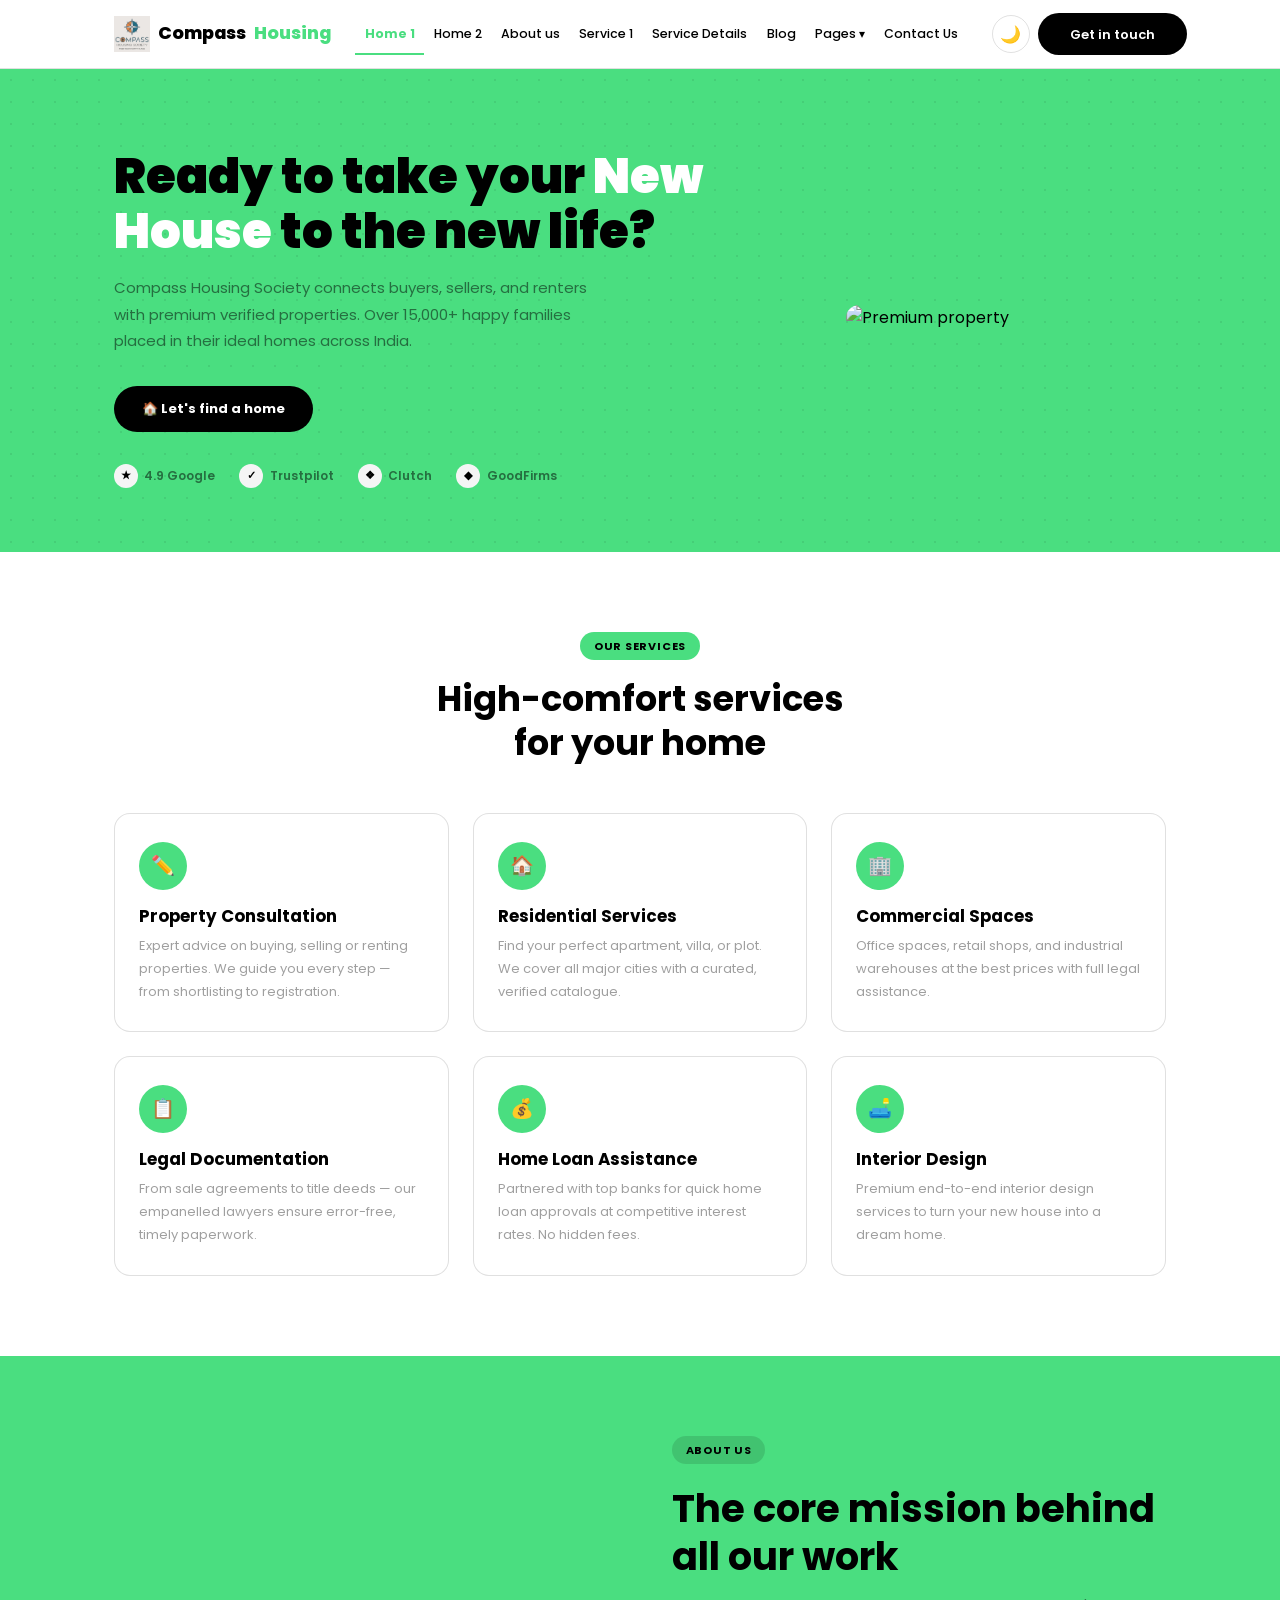
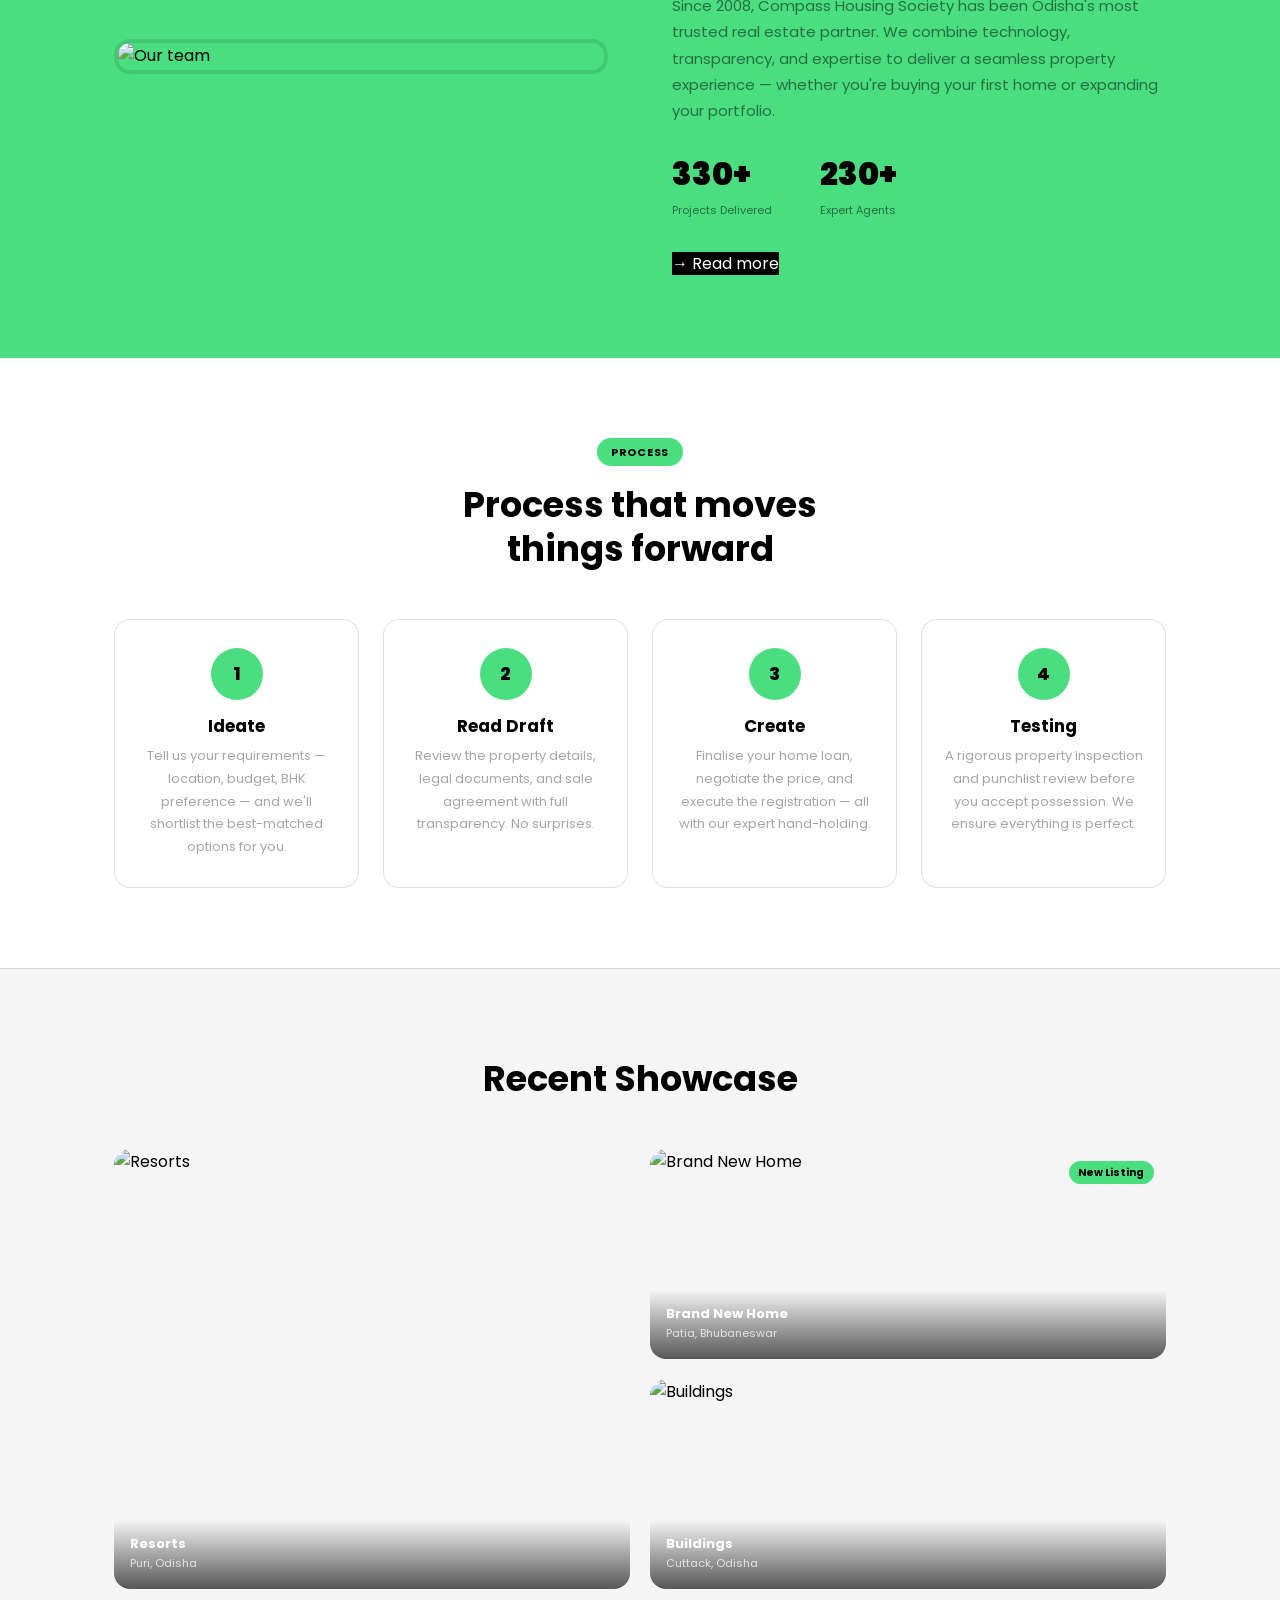
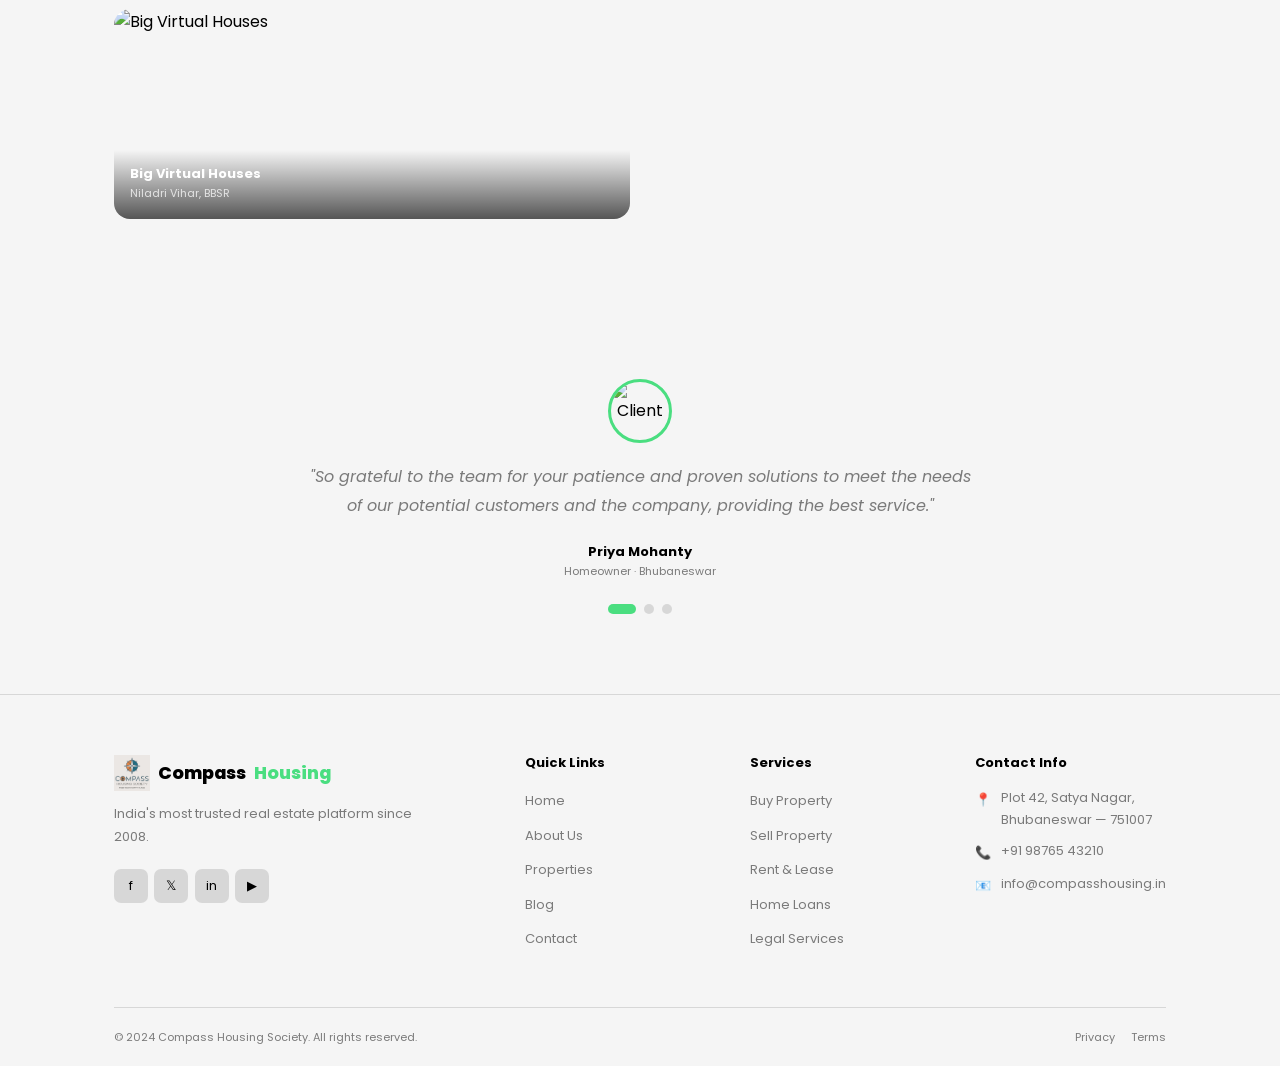
==== commit bb00375f: "Add files via upload" ====
--- a/index.html
+++ b/index.html
@@ -393,7 +393,6 @@
 
 <body>
 
-  <!-- ══════════ HEADER ══════════ -->
   <header class="site-header">
     <nav class="navbar">
       <a href="index.html" class="nav-logo">
@@ -454,12 +453,13 @@
         </div>
         <!-- Right: circular image -->
         <div class="hero-img-wrap animate-fade-in">
-          <img
-            class="hero-img"
-            src="https://images.unsplash.com/photo-1564013799919-ab600027ffc6?w=600&q=85"
-            alt="Premium property"
-            loading="eager"
-          />
+          <img 
+  class="hero-img"
+  src="https://images.unsplash.com/photo-1564013799919-ab600027ffc6?w=800&q=80"
+  alt="Premium property"
+  loading="lazy"
+  decoding="async"
+/>
         </div>
       </div>
     </div>
--- a/style.css
+++ b/style.css
@@ -40,6 +40,13 @@
 
   /* Transitions */
   --ease: 0.22s ease;
+}
+html {
+  scroll-behavior: smooth;
+}
+.hero-img {
+  will-change: transform;
+  backface-visibility: hidden;
 }
 
 /* ── Base Reset ── */
@@ -608,30 +615,108 @@
 .grid-auto { grid-template-columns: repeat(auto-fill, minmax(280px, 1fr)); }
 
 /* ── Hero (index.html) ─────────────────────────── */
+
+@media (max-width: 992px) {
+  .hero {
+    flex-direction: column;
+    text-align: center;
+  }
+
+  .hero-img-wrap {
+    margin-top: 2rem;
+  }
+
+  .hero-img {
+    max-width: 90%;
+  }
+}
+@media (max-width: 576px) {
+  .hero-img {
+    max-width: 100%;
+  }
+}
+@media (max-width: 1200px) {
+  .hero {
+    gap: 2rem;
+    padding: 3rem 4%;
+  }
+
+  .hero-img {
+    max-width: 480px;
+  }
+}
+@media (max-width: 768px) {
+  .hero {
+    padding: 2.5rem 4%;
+  }
+
+  .hero-img {
+    max-width: 90%;
+    border-radius: 16px;
+  }
+
+  .hero h1 {
+    font-size: 2rem;
+  }
+
+  .hero p {
+    font-size: 0.95rem;
+  }
+}
+@media (max-width: 576px) {
+  .hero {
+    padding: 2rem 1.5rem;
+  }
+
+  .hero-img {
+    max-width: 100%;
+    border-radius: 12px;
+  }
+
+  .hero h1 {
+    font-size: 1.6rem;
+    line-height: 1.3;
+  }
+
+  .hero p {
+    font-size: 0.9rem;
+  }
+}
+@media (max-width: 400px) {
+  .hero h1 {
+    font-size: 1.4rem;
+  }
+
+  .hero p {
+    font-size: 0.85rem;
+  }
+}
+
+
+.hero {
+  display: flex;
+  align-items: center;
+  justify-content: space-between;
+  gap: 3rem;
+  padding: 4rem 5%;
+}
+
+.hero-content {
+  flex: 1.2;
+}
+
 .hero-img-wrap {
   flex: 1;
   display: flex;
-  justify-content: flex-end;
-  align-items: center;
+  justify-content: center;
 }
 
 .hero-img {
   width: 100%;
-  max-width: 660px;   /* increase size */
+  max-width: 520px;
   height: auto;
-  border-radius: var(--radius-lg);
+  border-radius: 20px;
   object-fit: cover;
-  box-shadow: 0 20px 50px rgba(0,0,0,0.15);
-}
-.hero {
-  min-height: 88vh;
-  display: flex;
-  align-items: center;
-  position: relative;
-  overflow: hidden;
-  padding: 80px 0;
-   justify-content: space-between;
-  gap: 3rem;
 }
 .hero-bg {
   position: absolute;
